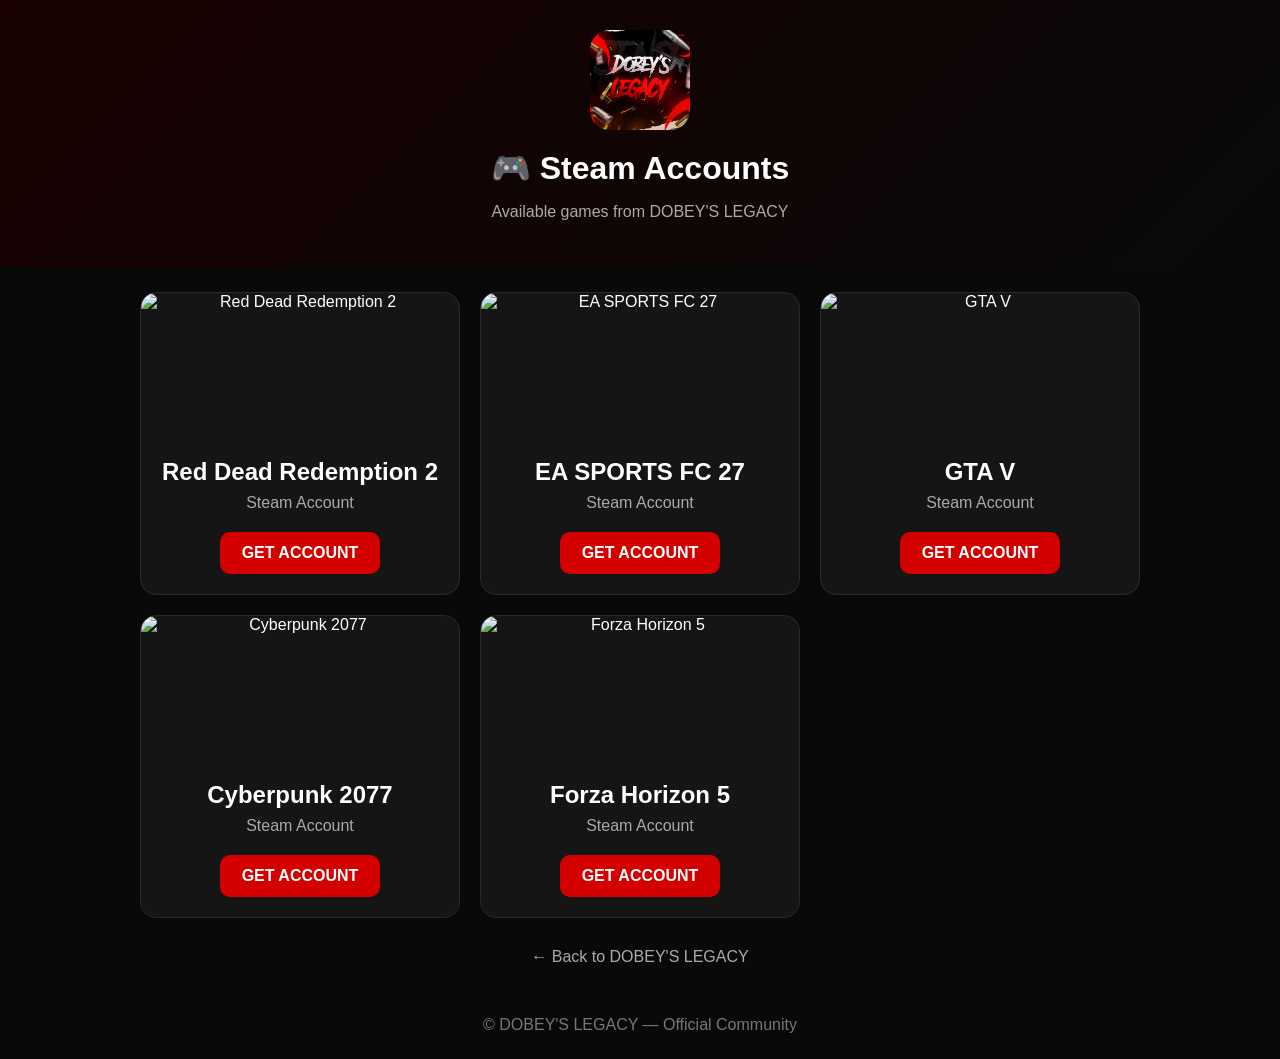
==== index.html @ 22259f5c "Update index.html" ====
<!DOCTYPE html>
<html lang="en">
<head>
    <meta charset="UTF-8">
    <meta name="viewport" content="width=device-width, initial-scale=1.0">

    <title>Steam Accounts | DOBEY'S LEGACY</title>
    <meta name="description" content="Browse available Steam game accounts from DOBEY'S LEGACY.">

    <style>
        body {
            margin: 0;
            font-family: Arial, sans-serif;
            background: #090909;
            color: white;
            text-align: center;
        }

        header {
            padding: 30px 15px;
            background: linear-gradient(135deg, #180000, #090909);
        }

        .logo {
            width: 100px;
            height: 100px;
            object-fit: contain;
            border-radius: 20px;
        }

        h1 {
            margin: 15px 0 8px;
            font-size: 32px;
        }

        header p {
            color: #aaa;
        }

        .container {
            max-width: 1000px;
            margin: auto;
            padding: 25px 15px;
        }

        .games {
            display: grid;
            grid-template-columns: repeat(auto-fit, minmax(250px, 1fr));
            gap: 20px;
        }

        .game-card {
            background: #151515;
            border: 1px solid #292929;
            border-radius: 16px;
            overflow: hidden;
            transition: 0.25s;
        }

        .game-card:hover {
            transform: translateY(-5px);
            border-color: #d40000;
        }

        .game-image {
            width: 100%;
            height: 145px;
            object-fit: cover;
            display: block;
        }

        .game-content {
            padding: 20px;
        }

        .game-content h2 {
            margin: 0 0 8px;
        }

        .game-content p {
            color: #aaa;
            margin: 8px 0;
        }

        .btn {
            display: inline-block;
            margin-top: 12px;
            padding: 12px 22px;
            border-radius: 10px;
            background: #d40000;
            color: white;
            text-decoration: none;
            font-weight: bold;
        }

        .btn:hover {
            background: #ff1a1a;
        }

        .back {
            display: inline-block;
            margin-top: 30px;
            color: #aaa;
            text-decoration: none;
        }

        footer {
            padding: 25px;
            color: #777;
        }
    </style>
</head>

<body>

<header>
    <img class="logo" src="logo.png" alt="DOBEY'S LEGACY Logo">
    <h1>🎮 Steam Accounts</h1>
    <p>Available games from DOBEY'S LEGACY</p>
</header>

<div class="container">

    <div class="games">

        <!-- Red Dead Redemption 2 -->
        <div class="game-card">
            <img class="game-image"
                 src="https://cdn.akamai.steamstatic.com/steam/apps/1174180/header.jpg"
                 alt="Red Dead Redemption 2">

            <div class="game-content">
                <h2>Red Dead Redemption 2</h2>
                <p>Steam Account</p>
                <a class="btn" href="https://discord.gg/ECQZhRkccJ" target="_blank">
                    GET ACCOUNT
                </a>
            </div>
        </div>


        <!-- EA SPORTS FC 27 -->
        <div class="game-card">
            <img class="game-image"
                 src="https://cdn.akamai.steamstatic.com/steam/apps/4080220/header.jpg"
                 alt="EA SPORTS FC 27">

            <div class="game-content">
                <h2>EA SPORTS FC 27</h2>
                <p>Steam Account</p>
                <a class="btn" href="https://discord.gg/ECQZhRkccJ" target="_blank">
                    GET ACCOUNT
                </a>
            </div>
        </div>


        <!-- GTA V -->
        <div class="game-card">
            <img class="game-image"
                 src="https://cdn.akamai.steamstatic.com/steam/apps/271590/header.jpg"
                 alt="GTA V">

            <div class="game-content">
                <h2>GTA V</h2>
                <p>Steam Account</p>
                <a class="btn" href="https://discord.gg/ECQZhRkccJ" target="_blank">
                    GET ACCOUNT
                </a>
            </div>
        </div>


        <!-- Cyberpunk 2077 -->
        <div class="game-card">
            <img class="game-image"
                 src="https://cdn.akamai.steamstatic.com/steam/apps/1091500/header.jpg"
                 alt="Cyberpunk 2077">

            <div class="game-content">
                <h2>Cyberpunk 2077</h2>
                <p>Steam Account</p>
                <a class="btn" href="https://discord.gg/ECQZhRkccJ" target="_blank">
                    GET ACCOUNT
                </a>
            </div>
        </div>


        <!-- Forza Horizon 5 -->
        <div class="game-card">
            <img class="game-image"
                 src="https://cdn.akamai.steamstatic.com/steam/apps/1551360/header.jpg"
                 alt="Forza Horizon 5">

            <div class="game-content">
                <h2>Forza Horizon 5</h2>
                <p>Steam Account</p>
                <a class="btn" href="https://discord.gg/ECQZhRkccJ" target="_blank">
                    GET ACCOUNT
                </a>
            </div>
        </div>

    </div>

    <a class="back" href="index.html">← Back to DOBEY'S LEGACY</a>

</div>

<footer>
    © DOBEY'S LEGACY — Official Community
</footer>

</body>
</html>
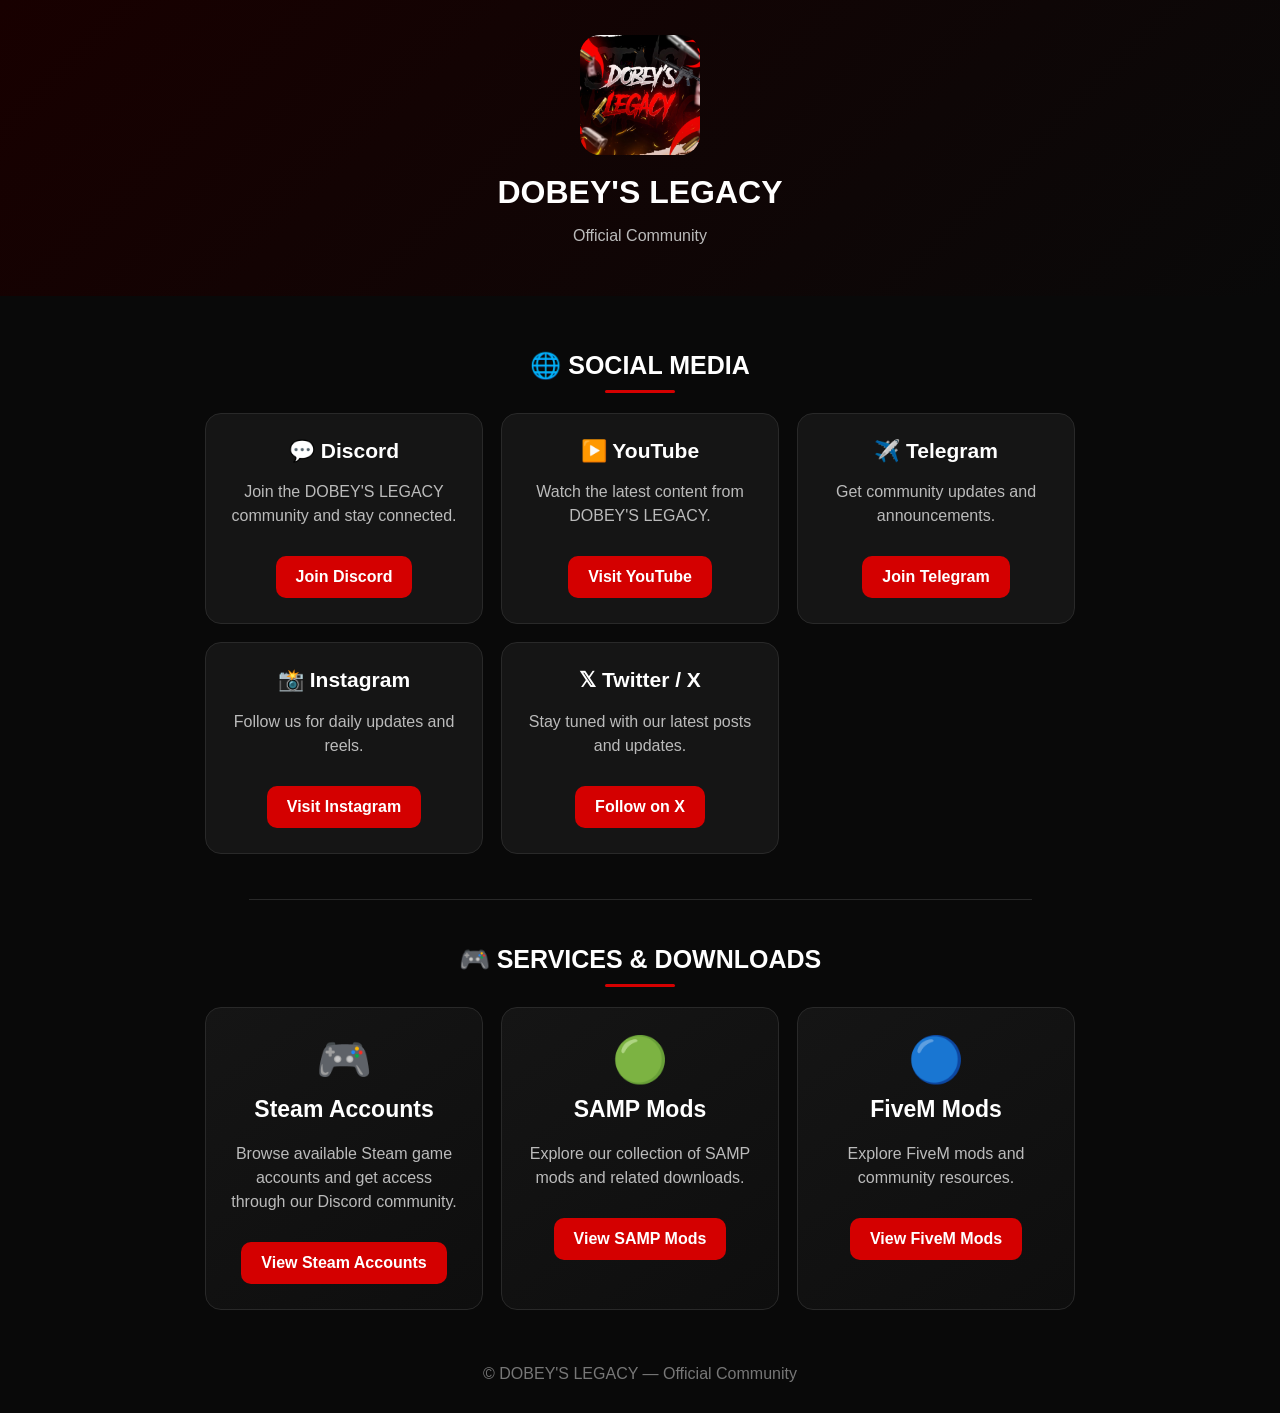
==== commit 264ca21a: "Update index.html" ====
--- a/index.html
+++ b/index.html
@@ -4,26 +4,47 @@
     <meta charset="UTF-8">
     <meta name="viewport" content="width=device-width, initial-scale=1.0">
 
-    <title>Steam Accounts | DOBEY'S LEGACY</title>
-    <meta name="description" content="Browse available Steam game accounts from DOBEY'S LEGACY.">
+    <!-- Google Search & SEO -->
+    <title>DOBEY'S LEGACY | Official Community</title>
+
+    <meta name="description" content="Welcome to the official DOBEY'S LEGACY community. Connect with us on Discord, Steam, YouTube, Telegram, Instagram and X.">
+
+    <meta name="keywords" content="DOBEY'S LEGACY, Dobeys Legacy, Discord, Steam Accounts, SAMP Mods, FiveM Mods, gaming community, Telegram, YouTube">
+
+    <meta name="robots" content="index, follow">
+
+    <!-- Social Media Sharing -->
+    <meta property="og:title" content="DOBEY'S LEGACY | Official Community">
+
+    <meta property="og:description" content="Join DOBEY'S LEGACY official community. Get Steam accounts, SAMP mods, FiveM mods and gaming updates.">
+
+    <meta property="og:url" content="https://dobeyslegacy.github.io/DobeysLegacyWebsite/">
+
+    <meta property="og:type" content="website">
+
 
     <style>
+
+        * {
+            box-sizing: border-box;
+        }
+
         body {
             margin: 0;
             font-family: Arial, sans-serif;
             background: #090909;
-            color: white;
+            color: #fff;
             text-align: center;
         }
 
         header {
-            padding: 30px 15px;
+            padding: 35px 15px;
             background: linear-gradient(135deg, #180000, #090909);
         }
 
         .logo {
-            width: 100px;
-            height: 100px;
+            width: 120px;
+            height: 120px;
             object-fit: contain;
             border-radius: 20px;
         }
@@ -34,183 +55,364 @@
         }
 
         header p {
-            color: #aaa;
+            color: #bbb;
         }
 
         .container {
-            max-width: 1000px;
+            max-width: 900px;
             margin: auto;
             padding: 25px 15px;
         }
 
-        .games {
+        .section-title {
+            margin: 30px 0 20px;
+            font-size: 25px;
+            color: #fff;
+        }
+
+        .section-title::after {
+            content: "";
+            display: block;
+            width: 70px;
+            height: 3px;
+            background: #d40000;
+            margin: 10px auto 0;
+            border-radius: 10px;
+        }
+
+        .cards {
             display: grid;
-            grid-template-columns: repeat(auto-fit, minmax(250px, 1fr));
-            gap: 20px;
-        }
-
-        .game-card {
+            grid-template-columns: repeat(auto-fit, minmax(220px, 1fr));
+            gap: 18px;
+        }
+
+        .card {
             background: #151515;
             border: 1px solid #292929;
             border-radius: 16px;
-            overflow: hidden;
+            padding: 25px;
             transition: 0.25s;
         }
 
-        .game-card:hover {
+        .card:hover {
             transform: translateY(-5px);
             border-color: #d40000;
         }
 
-        .game-image {
-            width: 100%;
-            height: 145px;
-            object-fit: cover;
-            display: block;
-        }
-
-        .game-content {
-            padding: 20px;
-        }
-
-        .game-content h2 {
-            margin: 0 0 8px;
-        }
-
-        .game-content p {
-            color: #aaa;
-            margin: 8px 0;
+        .card h2 {
+            margin-top: 0;
+            font-size: 21px;
+        }
+
+        .card p {
+            color: #bbb;
+            line-height: 1.5;
         }
 
         .btn {
             display: inline-block;
             margin-top: 12px;
-            padding: 12px 22px;
+            padding: 12px 20px;
             border-radius: 10px;
             background: #d40000;
             color: white;
             text-decoration: none;
             font-weight: bold;
+            transition: 0.2s;
         }
 
         .btn:hover {
             background: #ff1a1a;
-        }
-
-        .back {
-            display: inline-block;
-            margin-top: 30px;
-            color: #aaa;
-            text-decoration: none;
+            transform: scale(1.03);
+        }
+
+        .service-card {
+            background: linear-gradient(145deg, #151515, #0e0e0e);
+        }
+
+        .service-card h2 {
+            font-size: 23px;
+        }
+
+        .service-icon {
+            font-size: 45px;
+            margin-bottom: 10px;
+        }
+
+        .divider {
+            margin: 45px auto;
+            width: 90%;
+            height: 1px;
+            background: #292929;
         }
 
         footer {
-            padding: 25px;
+            padding: 30px 15px;
             color: #777;
         }
+
     </style>
 </head>
 
+
 <body>
 
-<header>
-    <img class="logo" src="logo.png" alt="DOBEY'S LEGACY Logo">
-    <h1>🎮 Steam Accounts</h1>
-    <p>Available games from DOBEY'S LEGACY</p>
-</header>
-
-<div class="container">
-
-    <div class="games">
-
-        <!-- Red Dead Redemption 2 -->
-        <div class="game-card">
-            <img class="game-image"
-                 src="https://cdn.akamai.steamstatic.com/steam/apps/1174180/header.jpg"
-                 alt="Red Dead Redemption 2">
-
-            <div class="game-content">
-                <h2>Red Dead Redemption 2</h2>
-                <p>Steam Account</p>
-                <a class="btn" href="https://discord.gg/ECQZhRkccJ" target="_blank">
-                    GET ACCOUNT
-                </a>
-            </div>
+    <!-- HEADER -->
+
+    <header>
+
+        <img
+            class="logo"
+            src="logo.png"
+            alt="DOBEY'S LEGACY Logo"
+        >
+
+        <h1>DOBEY'S LEGACY</h1>
+
+        <p>Official Community</p>
+
+    </header>
+
+
+
+    <div class="container">
+
+
+        <!-- ========================= -->
+        <!-- SOCIAL MEDIA SECTION -->
+        <!-- ========================= -->
+
+        <h2 class="section-title">🌐 SOCIAL MEDIA</h2>
+
+        <div class="cards">
+
+
+            <!-- Discord -->
+
+            <div class="card">
+
+                <h2>💬 Discord</h2>
+
+                <p>
+                    Join the DOBEY'S LEGACY community
+                    and stay connected.
+                </p>
+
+                <a
+                    class="btn"
+                    href="https://discord.gg/ECQZhRkccJ"
+                    target="_blank"
+                >
+                    Join Discord
+                </a>
+
+            </div>
+
+
+
+            <!-- YouTube -->
+
+            <div class="card">
+
+                <h2>▶️ YouTube</h2>
+
+                <p>
+                    Watch the latest content from
+                    DOBEY'S LEGACY.
+                </p>
+
+                <a
+                    class="btn"
+                    href="https://youtube.com/@dobeyslegacy?si=pxUGSQLts_hQkrSU"
+                    target="_blank"
+                >
+                    Visit YouTube
+                </a>
+
+            </div>
+
+
+
+            <!-- Telegram -->
+
+            <div class="card">
+
+                <h2>✈️ Telegram</h2>
+
+                <p>
+                    Get community updates and
+                    announcements.
+                </p>
+
+                <a
+                    class="btn"
+                    href="https://t.me/DOBEYSLEGACY"
+                    target="_blank"
+                >
+                    Join Telegram
+                </a>
+
+            </div>
+
+
+
+            <!-- Instagram -->
+
+            <div class="card">
+
+                <h2>📸 Instagram</h2>
+
+                <p>
+                    Follow us for daily updates
+                    and reels.
+                </p>
+
+                <a
+                    class="btn"
+                    href="https://www.instagram.com/dobeyslegacy.official?stkn=bDA1emgybTJnbzFj"
+                    target="_blank"
+                >
+                    Visit Instagram
+                </a>
+
+            </div>
+
+
+
+            <!-- Twitter / X -->
+
+            <div class="card">
+
+                <h2>𝕏 Twitter / X</h2>
+
+                <p>
+                    Stay tuned with our latest
+                    posts and updates.
+                </p>
+
+                <a
+                    class="btn"
+                    href="https://x.com/Dobeyslegacy"
+                    target="_blank"
+                >
+                    Follow on X
+                </a>
+
+            </div>
+
+
         </div>
 
 
-        <!-- EA SPORTS FC 27 -->
-        <div class="game-card">
-            <img class="game-image"
-                 src="https://cdn.akamai.steamstatic.com/steam/apps/4080220/header.jpg"
-                 alt="EA SPORTS FC 27">
-
-            <div class="game-content">
-                <h2>EA SPORTS FC 27</h2>
-                <p>Steam Account</p>
-                <a class="btn" href="https://discord.gg/ECQZhRkccJ" target="_blank">
-                    GET ACCOUNT
-                </a>
-            </div>
+
+        <!-- DIVIDER -->
+
+        <div class="divider"></div>
+
+
+
+        <!-- ========================= -->
+        <!-- SERVICES SECTION -->
+        <!-- ========================= -->
+
+        <h2 class="section-title">🎮 SERVICES & DOWNLOADS</h2>
+
+        <div class="cards">
+
+
+            <!-- STEAM ACCOUNTS -->
+
+            <div class="card service-card">
+
+                <div class="service-icon">
+                    🎮
+                </div>
+
+                <h2>Steam Accounts</h2>
+
+                <p>
+                    Browse available Steam game
+                    accounts and get access through
+                    our Discord community.
+                </p>
+
+                <a
+                    class="btn"
+                    href="steam.html"
+                >
+                    View Steam Accounts
+                </a>
+
+            </div>
+
+
+
+            <!-- SAMP MODS -->
+
+            <div class="card service-card">
+
+                <div class="service-icon">
+                    🟢
+                </div>
+
+                <h2>SAMP Mods</h2>
+
+                <p>
+                    Explore our collection of
+                    SAMP mods and related downloads.
+                </p>
+
+                <a
+                    class="btn"
+                    href="samp.html"
+                >
+                    View SAMP Mods
+                </a>
+
+            </div>
+
+
+
+            <!-- FIVEM MODS -->
+
+            <div class="card service-card">
+
+                <div class="service-icon">
+                    🔵
+                </div>
+
+                <h2>FiveM Mods</h2>
+
+                <p>
+                    Explore FiveM mods and
+                    community resources.
+                </p>
+
+                <a
+                    class="btn"
+                    href="fivem.html"
+                >
+                    View FiveM Mods
+                </a>
+
+            </div>
+
+
         </div>
 
 
-        <!-- GTA V -->
-        <div class="game-card">
-            <img class="game-image"
-                 src="https://cdn.akamai.steamstatic.com/steam/apps/271590/header.jpg"
-                 alt="GTA V">
-
-            <div class="game-content">
-                <h2>GTA V</h2>
-                <p>Steam Account</p>
-                <a class="btn" href="https://discord.gg/ECQZhRkccJ" target="_blank">
-                    GET ACCOUNT
-                </a>
-            </div>
-        </div>
-
-
-        <!-- Cyberpunk 2077 -->
-        <div class="game-card">
-            <img class="game-image"
-                 src="https://cdn.akamai.steamstatic.com/steam/apps/1091500/header.jpg"
-                 alt="Cyberpunk 2077">
-
-            <div class="game-content">
-                <h2>Cyberpunk 2077</h2>
-                <p>Steam Account</p>
-                <a class="btn" href="https://discord.gg/ECQZhRkccJ" target="_blank">
-                    GET ACCOUNT
-                </a>
-            </div>
-        </div>
-
-
-        <!-- Forza Horizon 5 -->
-        <div class="game-card">
-            <img class="game-image"
-                 src="https://cdn.akamai.steamstatic.com/steam/apps/1551360/header.jpg"
-                 alt="Forza Horizon 5">
-
-            <div class="game-content">
-                <h2>Forza Horizon 5</h2>
-                <p>Steam Account</p>
-                <a class="btn" href="https://discord.gg/ECQZhRkccJ" target="_blank">
-                    GET ACCOUNT
-                </a>
-            </div>
-        </div>
-
     </div>
 
-    <a class="back" href="index.html">← Back to DOBEY'S LEGACY</a>
-
-</div>
-
-<footer>
-    © DOBEY'S LEGACY — Official Community
-</footer>
+
+
+    <!-- FOOTER -->
+
+    <footer>
+
+        © DOBEY'S LEGACY — Official Community
+
+    </footer>
+
 
 </body>
 </html>
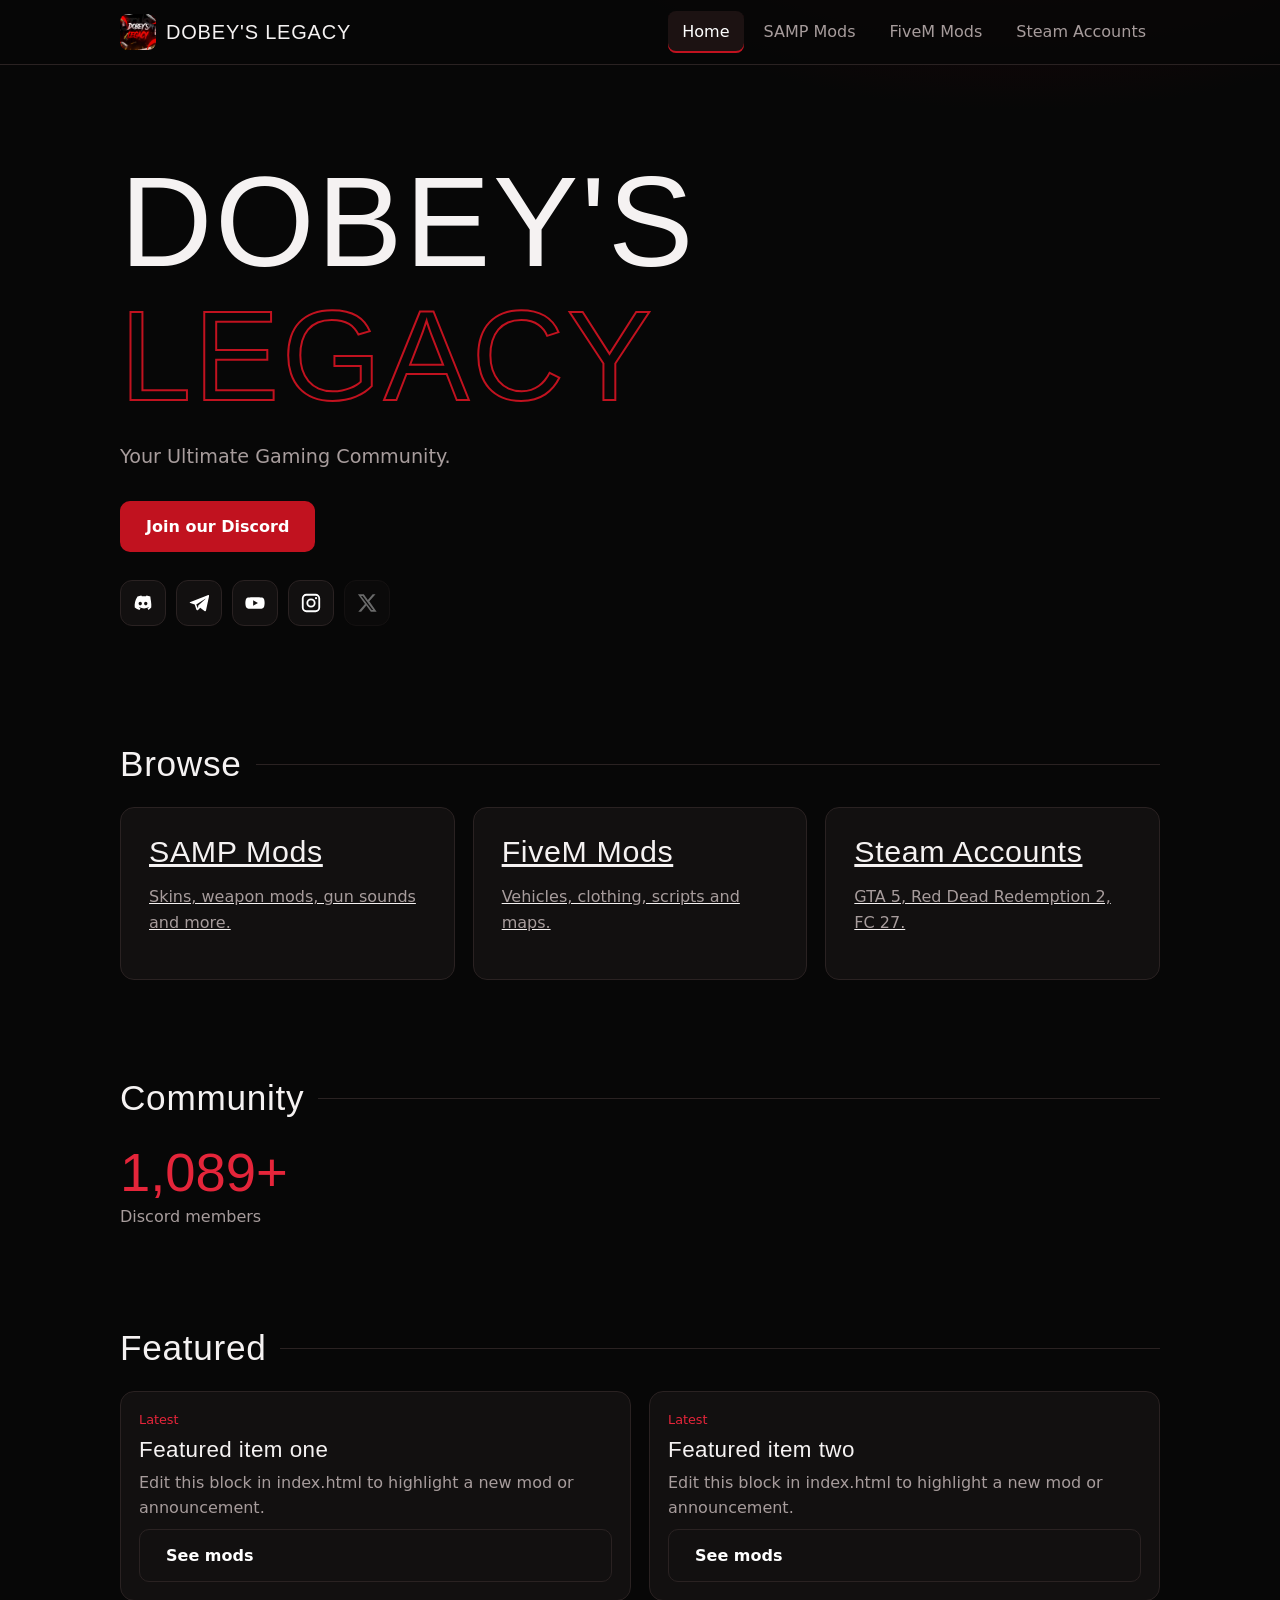
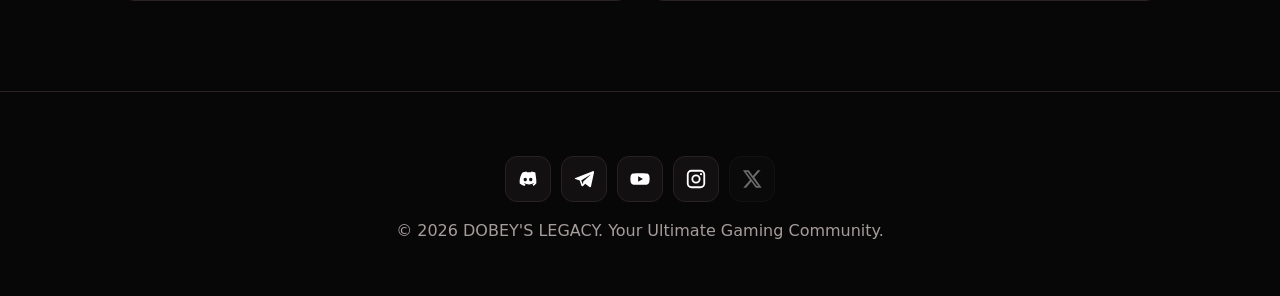
==== commit d830ff9a: "Add files via upload" ====
--- a/index.html
+++ b/index.html
@@ -1,418 +1,19 @@
-<!DOCTYPE html>
-<html lang="en">
-<head>
-    <meta charset="UTF-8">
-    <meta name="viewport" content="width=device-width, initial-scale=1.0">
-
-    <!-- Google Search & SEO -->
-    <title>DOBEY'S LEGACY | Official Community</title>
-
-    <meta name="description" content="Welcome to the official DOBEY'S LEGACY community. Connect with us on Discord, Steam, YouTube, Telegram, Instagram and X.">
-
-    <meta name="keywords" content="DOBEY'S LEGACY, Dobeys Legacy, Discord, Steam Accounts, SAMP Mods, FiveM Mods, gaming community, Telegram, YouTube">
-
-    <meta name="robots" content="index, follow">
-
-    <!-- Social Media Sharing -->
-    <meta property="og:title" content="DOBEY'S LEGACY | Official Community">
-
-    <meta property="og:description" content="Join DOBEY'S LEGACY official community. Get Steam accounts, SAMP mods, FiveM mods and gaming updates.">
-
-    <meta property="og:url" content="https://dobeyslegacy.github.io/DobeysLegacyWebsite/">
-
-    <meta property="og:type" content="website">
-
-
-    <style>
-
-        * {
-            box-sizing: border-box;
-        }
-
-        body {
-            margin: 0;
-            font-family: Arial, sans-serif;
-            background: #090909;
-            color: #fff;
-            text-align: center;
-        }
-
-        header {
-            padding: 35px 15px;
-            background: linear-gradient(135deg, #180000, #090909);
-        }
-
-        .logo {
-            width: 120px;
-            height: 120px;
-            object-fit: contain;
-            border-radius: 20px;
-        }
-
-        h1 {
-            margin: 15px 0 8px;
-            font-size: 32px;
-        }
-
-        header p {
-            color: #bbb;
-        }
-
-        .container {
-            max-width: 900px;
-            margin: auto;
-            padding: 25px 15px;
-        }
-
-        .section-title {
-            margin: 30px 0 20px;
-            font-size: 25px;
-            color: #fff;
-        }
-
-        .section-title::after {
-            content: "";
-            display: block;
-            width: 70px;
-            height: 3px;
-            background: #d40000;
-            margin: 10px auto 0;
-            border-radius: 10px;
-        }
-
-        .cards {
-            display: grid;
-            grid-template-columns: repeat(auto-fit, minmax(220px, 1fr));
-            gap: 18px;
-        }
-
-        .card {
-            background: #151515;
-            border: 1px solid #292929;
-            border-radius: 16px;
-            padding: 25px;
-            transition: 0.25s;
-        }
-
-        .card:hover {
-            transform: translateY(-5px);
-            border-color: #d40000;
-        }
-
-        .card h2 {
-            margin-top: 0;
-            font-size: 21px;
-        }
-
-        .card p {
-            color: #bbb;
-            line-height: 1.5;
-        }
-
-        .btn {
-            display: inline-block;
-            margin-top: 12px;
-            padding: 12px 20px;
-            border-radius: 10px;
-            background: #d40000;
-            color: white;
-            text-decoration: none;
-            font-weight: bold;
-            transition: 0.2s;
-        }
-
-        .btn:hover {
-            background: #ff1a1a;
-            transform: scale(1.03);
-        }
-
-        .service-card {
-            background: linear-gradient(145deg, #151515, #0e0e0e);
-        }
-
-        .service-card h2 {
-            font-size: 23px;
-        }
-
-        .service-icon {
-            font-size: 45px;
-            margin-bottom: 10px;
-        }
-
-        .divider {
-            margin: 45px auto;
-            width: 90%;
-            height: 1px;
-            background: #292929;
-        }
-
-        footer {
-            padding: 30px 15px;
-            color: #777;
-        }
-
-    </style>
-</head>
-
-
-<body>
-
-    <!-- HEADER -->
-
-    <header>
-
-        <img
-            class="logo"
-            src="logo.png"
-            alt="DOBEY'S LEGACY Logo"
-        >
-
-        <h1>DOBEY'S LEGACY</h1>
-
-        <p>Official Community</p>
-
-    </header>
-
-
-
-    <div class="container">
-
-
-        <!-- ========================= -->
-        <!-- SOCIAL MEDIA SECTION -->
-        <!-- ========================= -->
-
-        <h2 class="section-title">🌐 SOCIAL MEDIA</h2>
-
-        <div class="cards">
-
-
-            <!-- Discord -->
-
-            <div class="card">
-
-                <h2>💬 Discord</h2>
-
-                <p>
-                    Join the DOBEY'S LEGACY community
-                    and stay connected.
-                </p>
-
-                <a
-                    class="btn"
-                    href="https://discord.gg/ECQZhRkccJ"
-                    target="_blank"
-                >
-                    Join Discord
-                </a>
-
-            </div>
-
-
-
-            <!-- YouTube -->
-
-            <div class="card">
-
-                <h2>▶️ YouTube</h2>
-
-                <p>
-                    Watch the latest content from
-                    DOBEY'S LEGACY.
-                </p>
-
-                <a
-                    class="btn"
-                    href="https://youtube.com/@dobeyslegacy?si=pxUGSQLts_hQkrSU"
-                    target="_blank"
-                >
-                    Visit YouTube
-                </a>
-
-            </div>
-
-
-
-            <!-- Telegram -->
-
-            <div class="card">
-
-                <h2>✈️ Telegram</h2>
-
-                <p>
-                    Get community updates and
-                    announcements.
-                </p>
-
-                <a
-                    class="btn"
-                    href="https://t.me/DOBEYSLEGACY"
-                    target="_blank"
-                >
-                    Join Telegram
-                </a>
-
-            </div>
-
-
-
-            <!-- Instagram -->
-
-            <div class="card">
-
-                <h2>📸 Instagram</h2>
-
-                <p>
-                    Follow us for daily updates
-                    and reels.
-                </p>
-
-                <a
-                    class="btn"
-                    href="https://www.instagram.com/dobeyslegacy.official?stkn=bDA1emgybTJnbzFj"
-                    target="_blank"
-                >
-                    Visit Instagram
-                </a>
-
-            </div>
-
-
-
-            <!-- Twitter / X -->
-
-            <div class="card">
-
-                <h2>𝕏 Twitter / X</h2>
-
-                <p>
-                    Stay tuned with our latest
-                    posts and updates.
-                </p>
-
-                <a
-                    class="btn"
-                    href="https://x.com/Dobeyslegacy"
-                    target="_blank"
-                >
-                    Follow on X
-                </a>
-
-            </div>
-
-
-        </div>
-
-
-
-        <!-- DIVIDER -->
-
-        <div class="divider"></div>
-
-
-
-        <!-- ========================= -->
-        <!-- SERVICES SECTION -->
-        <!-- ========================= -->
-
-        <h2 class="section-title">🎮 SERVICES & DOWNLOADS</h2>
-
-        <div class="cards">
-
-
-            <!-- STEAM ACCOUNTS -->
-
-            <div class="card service-card">
-
-                <div class="service-icon">
-                    🎮
-                </div>
-
-                <h2>Steam Accounts</h2>
-
-                <p>
-                    Browse available Steam game
-                    accounts and get access through
-                    our Discord community.
-                </p>
-
-                <a
-                    class="btn"
-                    href="steam.html"
-                >
-                    View Steam Accounts
-                </a>
-
-            </div>
-
-
-
-            <!-- SAMP MODS -->
-
-            <div class="card service-card">
-
-                <div class="service-icon">
-                    🟢
-                </div>
-
-                <h2>SAMP Mods</h2>
-
-                <p>
-                    Explore our collection of
-                    SAMP mods and related downloads.
-                </p>
-
-                <a
-                    class="btn"
-                    href="samp.html"
-                >
-                    View SAMP Mods
-                </a>
-
-            </div>
-
-
-
-            <!-- FIVEM MODS -->
-
-            <div class="card service-card">
-
-                <div class="service-icon">
-                    🔵
-                </div>
-
-                <h2>FiveM Mods</h2>
-
-                <p>
-                    Explore FiveM mods and
-                    community resources.
-                </p>
-
-                <a
-                    class="btn"
-                    href="fivem.html"
-                >
-                    View FiveM Mods
-                </a>
-
-            </div>
-
-
-        </div>
-
-
-    </div>
-
-
-
-    <!-- FOOTER -->
-
-    <footer>
-
-        © DOBEY'S LEGACY — Official Community
-
-    </footer>
-
-
-</body>
-</html>
+<!DOCTYPE html><html lang="en"><head><meta charset="UTF-8"><meta name="viewport" content="width=device-width,initial-scale=1">
+<meta name="google-site-verification" content="qnqwQW4sgXmiWNY7W2goeDCItROuR0B85_DJ6a-wslQ">
+<title>DOBEY'S LEGACY | Official Gaming Community</title><meta name="description" content="Your Ultimate Gaming Community. Join DOBEY'S LEGACY for SAMP mods, FiveM mods and Steam accounts."><meta name="robots" content="index, follow">
+<meta property="og:title" content="DOBEY'S LEGACY | Official Gaming Community"><meta property="og:description" content="Your Ultimate Gaming Community. Join DOBEY'S LEGACY for SAMP mods, FiveM mods and Steam accounts."><meta property="og:type" content="website">
+<meta property="og:url" content="https://dobeyslegacy.github.io/DobeysLegacyWebsite/"><meta name="theme-color" content="#070707">
+<link rel="icon" href="logo.png"><link rel="stylesheet" href="style.css"></head><body data-page="home">
+<main><div class="wrap">
+<div class="hero"><h1>DOBEY'S<span>LEGACY</span></h1><p>Your Ultimate Gaming Community.</p>
+<a class="btn" data-discord href="#">Join our Discord</a><div class="socials" id="hero-socials"></div></div>
+<section><h2 class="t">Browse</h2><div class="grid">
+<a class="card cat" href="samp.html"><h3>SAMP Mods</h3><p>Skins, weapon mods, gun sounds and more.</p></a>
+<a class="card cat" href="fivem.html"><h3>FiveM Mods</h3><p>Vehicles, clothing, scripts and maps.</p></a>
+<a class="card cat" href="steam.html"><h3>Steam Accounts</h3><p>GTA 5, Red Dead Redemption 2, FC 27.</p></a></div></section>
+<section><h2 class="t">Community</h2><div class="stats"><div class="stat"><b data-n="2500">2,500+</b><span>Discord members</span></div></div></section>
+<section><h2 class="t">Featured</h2><div class="feat">
+<div class="card"><div class="body"><span class="tag">Latest</span><h3>Featured item one</h3><p>Edit this block in index.html to highlight a new mod or announcement.</p><a class="btn ghost" href="samp.html">See mods</a></div></div>
+<div class="card"><div class="body"><span class="tag">Latest</span><h3>Featured item two</h3><p>Edit this block in index.html to highlight a new mod or announcement.</p><a class="btn ghost" href="fivem.html">See mods</a></div></div></div></section>
+</div></main>
+<footer></footer><script src="data.js"></script><script src="main.js"></script></body></html>
--- a/style.css
+++ b/style.css
@@ -0,0 +1,66 @@
+:root{--bg:#070707;--panel:#121010;--line:#2a2222;--red:#c1121f;--red2:#e5253a;--text:#f5f2f2;--mute:#a79c9c}
+*{box-sizing:border-box}html{scroll-behavior:smooth}
+body{margin:0;background:radial-gradient(900px 500px at 80% -10%,#2a0509 0,transparent 60%),var(--bg);color:var(--text);font:16px/1.6 "Segoe UI",system-ui,sans-serif;animation:in .45s both}
+body.leave{opacity:0;transition:opacity .25s}
+@keyframes in{from{opacity:0}}
+a{color:inherit}
+:focus-visible{outline:2px solid var(--red2);outline-offset:3px}
+h1,h2,h3{font-family:Impact,"Arial Narrow Bold",Haettenschweiler,sans-serif;font-weight:400;letter-spacing:.02em;line-height:1.05;margin:0}
+.wrap{max-width:1080px;margin:auto;padding:0 20px}
+/* loader */
+#loader{position:fixed;inset:0;background:var(--bg);display:grid;place-items:center;z-index:99;transition:opacity .4s}
+#loader.done{opacity:0;pointer-events:none}
+#loader img{width:90px;animation:pulse 1.2s infinite}
+@keyframes pulse{50%{transform:scale(1.1);filter:drop-shadow(0 0 18px #c1121f)}}
+/* nav */
+nav{position:sticky;top:0;z-index:20;background:rgba(7,7,7,.8);backdrop-filter:blur(12px);border-bottom:1px solid var(--line)}
+nav .wrap{display:flex;align-items:center;justify-content:space-between;height:64px}
+.brand{display:flex;align-items:center;gap:10px;text-decoration:none;font:1.25rem Impact,sans-serif;letter-spacing:.04em}
+.brand img{width:36px;height:36px;border-radius:8px;object-fit:contain}
+.links{display:flex;gap:6px}
+.links a{padding:8px 14px;border-radius:8px;text-decoration:none;color:var(--mute);transition:.2s}
+.links a:hover,.links a.on{color:#fff;background:#1c1212}
+.links a.on{box-shadow:inset 0 -2px var(--red)}
+#burger{display:none;background:none;border:1px solid var(--line);color:#fff;border-radius:8px;padding:8px 12px;font-size:18px}
+@media(max-width:700px){#burger{display:block}.links{display:none;position:absolute;top:64px;left:0;right:0;flex-direction:column;background:#0b0808;padding:10px 20px;border-bottom:1px solid var(--line)}.links.open{display:flex}}
+/* buttons */
+.btn{display:inline-block;padding:13px 26px;border-radius:10px;background:var(--red);color:#fff;font-weight:700;text-decoration:none;border:0;cursor:pointer;font-size:1rem;transition:.2s}
+.btn:hover{background:var(--red2);transform:translateY(-2px)}
+.btn.ghost{background:transparent;border:1px solid var(--line)}.btn.ghost:hover{border-color:var(--red)}
+.btn.off{background:#2a2222;color:var(--mute);pointer-events:none}
+/* hero */
+.hero{padding:90px 0 70px;text-align:left}
+.hero h1{font-size:clamp(3.2rem,12vw,8rem)}
+.hero h1 span{display:block;color:transparent;-webkit-text-stroke:2px var(--red)}
+.hero p{font-size:1.2rem;color:var(--mute);max-width:420px;margin:18px 0 28px}
+.socials{display:flex;gap:10px;flex-wrap:wrap;margin-top:28px}
+.soc{display:grid;place-items:center;width:46px;height:46px;border:1px solid var(--line);border-radius:12px;transition:.2s;background:var(--panel)}
+.soc:hover{border-color:var(--red);background:#1c1212;transform:translateY(-3px)}
+.soc svg{width:22px;height:22px;fill:#fff}.soc.soon{opacity:.4}
+/* sections */
+section{padding:50px 0}
+h2.t{font-size:2.2rem;margin-bottom:24px;display:flex;align-items:center;gap:14px}
+h2.t::after{content:"";flex:1;height:1px;background:var(--line)}
+.grid{display:grid;grid-template-columns:repeat(auto-fit,minmax(240px,1fr));gap:18px}
+.card{background:var(--panel);border:1px solid var(--line);border-radius:14px;overflow:hidden;display:flex;flex-direction:column;transition:.25s}
+.card:hover{border-color:var(--red);transform:translateY(-4px)}
+.thumb{aspect-ratio:16/9;background:linear-gradient(135deg,#2a0509,#0d0909);display:grid;place-items:center;font:2rem Impact,sans-serif;color:#5a1d24}
+.thumb img{width:100%;height:100%;object-fit:cover}
+.body{padding:18px;display:flex;flex-direction:column;gap:8px;flex:1}
+.body h3{font-size:1.4rem}.body p{margin:0;color:var(--mute);flex:1}
+.tag{font-size:.8rem;color:var(--red2)}
+.cat{padding:28px}.cat h3{font-size:1.9rem}.cat p{color:var(--mute)}
+.stats{display:flex;gap:40px;flex-wrap:wrap}
+.stat b{display:block;font:3.4rem Impact,sans-serif;color:var(--red2)}.stat span{color:var(--mute)}
+.feat{display:grid;grid-template-columns:1fr 1fr;gap:18px}
+@media(max-width:700px){.feat{grid-template-columns:1fr}}
+/* tools */
+.page-head{padding:60px 0 10px}.page-head h1{font-size:clamp(2.6rem,8vw,4.5rem)}.page-head p{color:var(--mute)}
+.tools{display:flex;gap:10px;flex-wrap:wrap;margin:20px 0}
+#q{flex:1;min-width:200px;padding:12px 16px;border-radius:10px;border:1px solid var(--line);background:var(--panel);color:#fff;font-size:1rem}
+.chip{padding:9px 16px;border-radius:99px;border:1px solid var(--line);background:none;color:var(--mute);cursor:pointer;transition:.2s}
+.chip:hover,.chip.on{color:#fff;border-color:var(--red);background:#1c1212}
+.empty{color:var(--mute);padding:30px 0}
+footer{border-top:1px solid var(--line);margin-top:40px;padding:36px 0;color:var(--mute);text-align:center}
+footer .socials{justify-content:center}
+@media(prefers-reduced-motion:reduce){*{animation:none!important;transition:none!important}html{scroll-behavior:auto}}
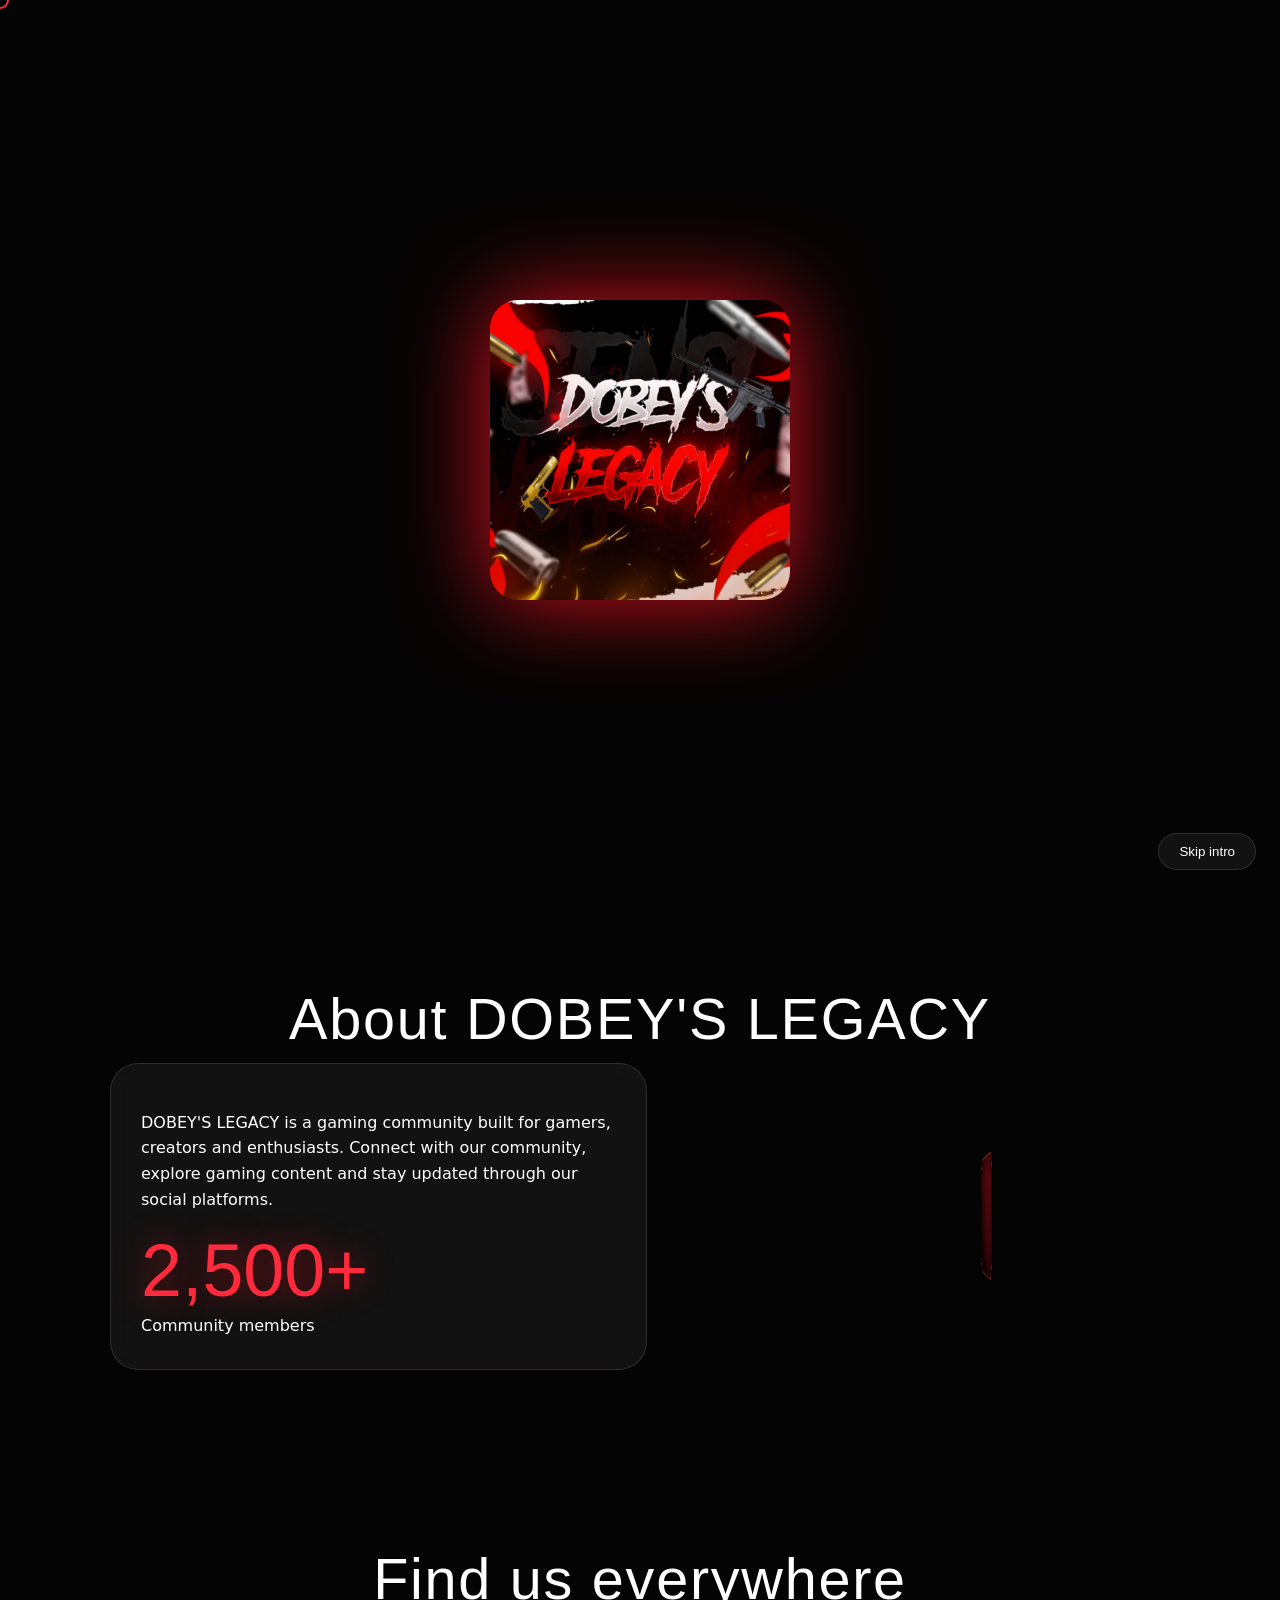
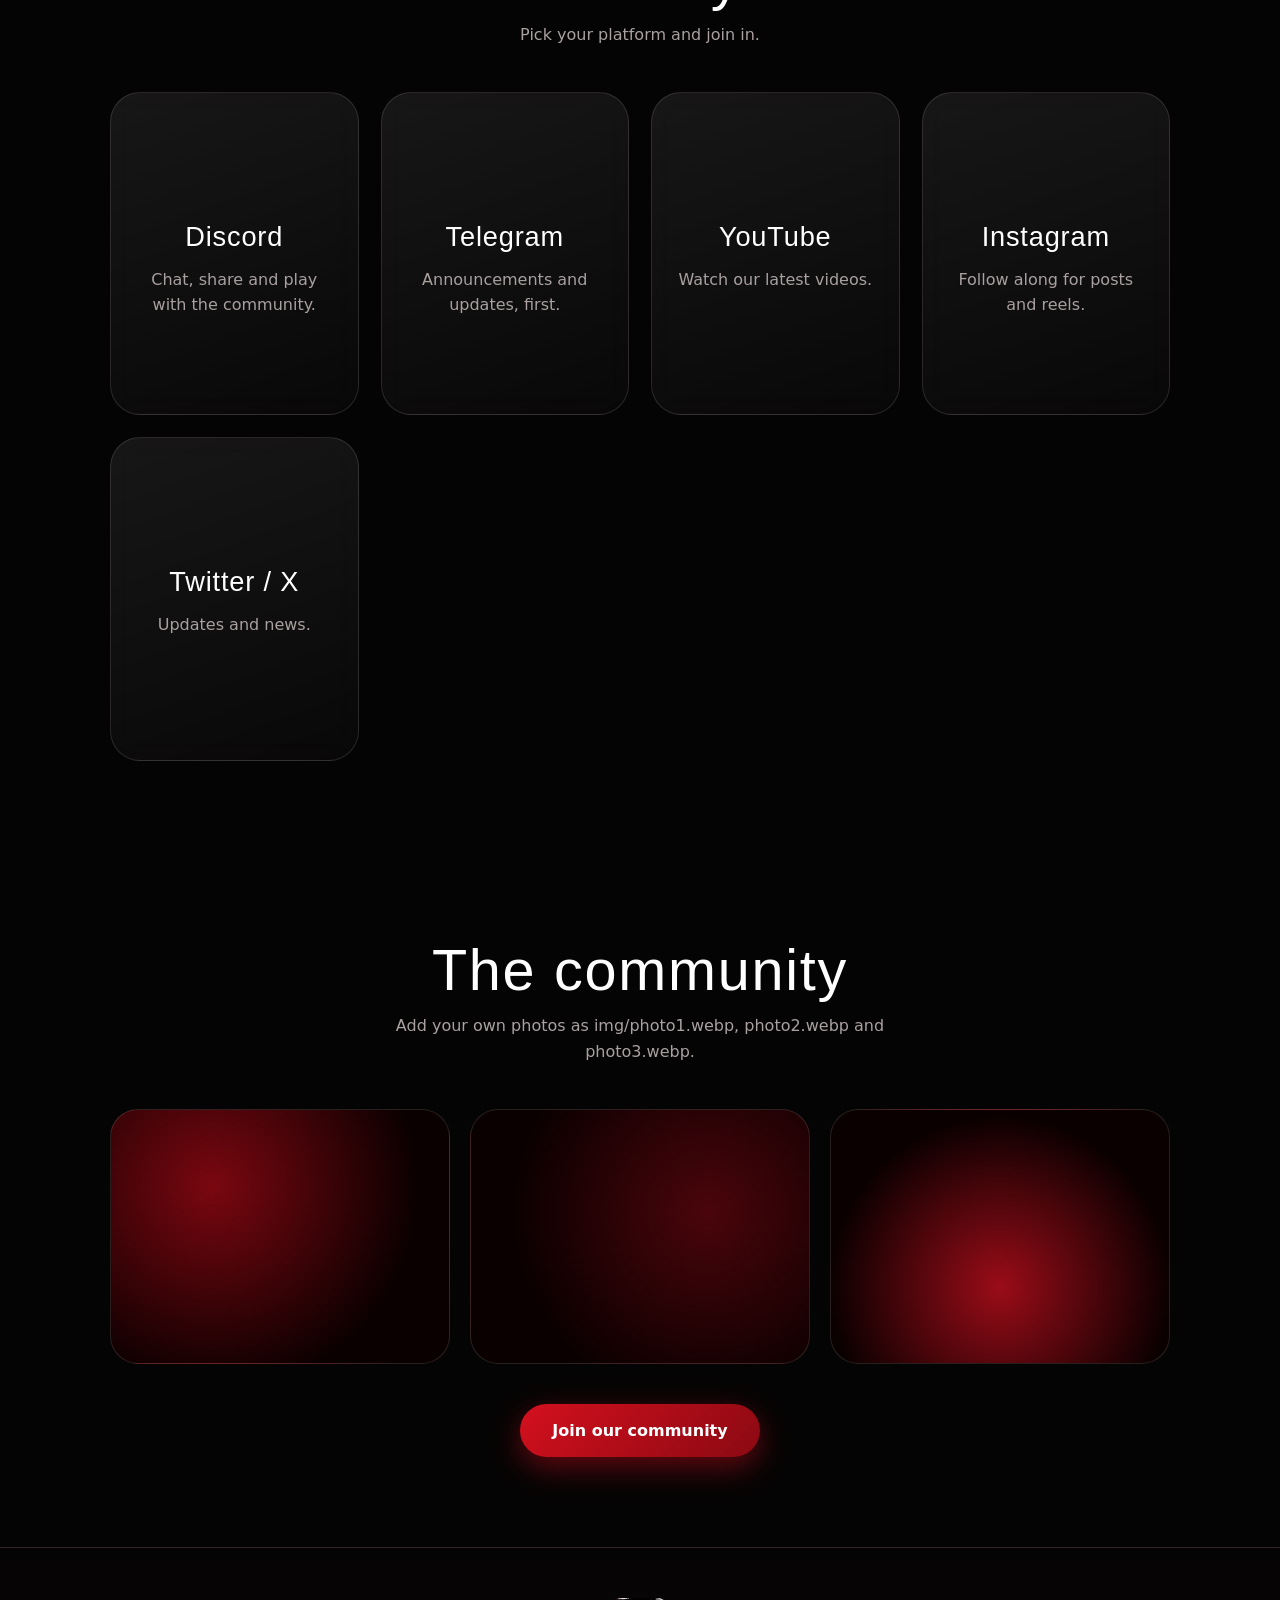
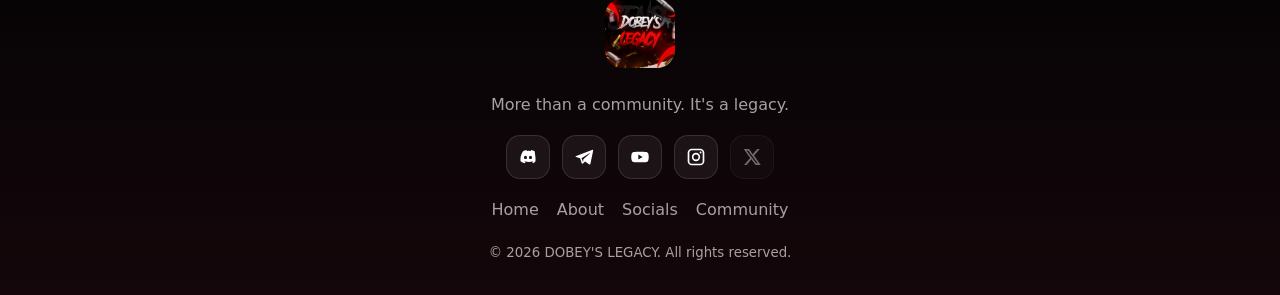
==== commit 53c74d56: "Add files via upload" ====
--- a/index.html
+++ b/index.html
@@ -1,19 +1,30 @@
 <!DOCTYPE html><html lang="en"><head><meta charset="UTF-8"><meta name="viewport" content="width=device-width,initial-scale=1">
 <meta name="google-site-verification" content="qnqwQW4sgXmiWNY7W2goeDCItROuR0B85_DJ6a-wslQ">
-<title>DOBEY'S LEGACY | Official Gaming Community</title><meta name="description" content="Your Ultimate Gaming Community. Join DOBEY'S LEGACY for SAMP mods, FiveM mods and Steam accounts."><meta name="robots" content="index, follow">
-<meta property="og:title" content="DOBEY'S LEGACY | Official Gaming Community"><meta property="og:description" content="Your Ultimate Gaming Community. Join DOBEY'S LEGACY for SAMP mods, FiveM mods and Steam accounts."><meta property="og:type" content="website">
-<meta property="og:url" content="https://dobeyslegacy.github.io/DobeysLegacyWebsite/"><meta name="theme-color" content="#070707">
-<link rel="icon" href="logo.png"><link rel="stylesheet" href="style.css"></head><body data-page="home">
-<main><div class="wrap">
-<div class="hero"><h1>DOBEY'S<span>LEGACY</span></h1><p>Your Ultimate Gaming Community.</p>
-<a class="btn" data-discord href="#">Join our Discord</a><div class="socials" id="hero-socials"></div></div>
-<section><h2 class="t">Browse</h2><div class="grid">
-<a class="card cat" href="samp.html"><h3>SAMP Mods</h3><p>Skins, weapon mods, gun sounds and more.</p></a>
-<a class="card cat" href="fivem.html"><h3>FiveM Mods</h3><p>Vehicles, clothing, scripts and maps.</p></a>
-<a class="card cat" href="steam.html"><h3>Steam Accounts</h3><p>GTA 5, Red Dead Redemption 2, FC 27.</p></a></div></section>
-<section><h2 class="t">Community</h2><div class="stats"><div class="stat"><b data-n="2500">2,500+</b><span>Discord members</span></div></div></section>
-<section><h2 class="t">Featured</h2><div class="feat">
-<div class="card"><div class="body"><span class="tag">Latest</span><h3>Featured item one</h3><p>Edit this block in index.html to highlight a new mod or announcement.</p><a class="btn ghost" href="samp.html">See mods</a></div></div>
-<div class="card"><div class="body"><span class="tag">Latest</span><h3>Featured item two</h3><p>Edit this block in index.html to highlight a new mod or announcement.</p><a class="btn ghost" href="fivem.html">See mods</a></div></div></div></section>
-</div></main>
-<footer></footer><script src="data.js"></script><script src="main.js"></script></body></html>
+<title>DOBEY'S LEGACY | More Than a Community. It's a Legacy.</title>
+<meta name="description" content="DOBEY'S LEGACY is a gaming community built for gamers, creators and enthusiasts. Join us on Discord, Telegram, YouTube, Instagram and X.">
+<meta name="robots" content="index, follow"><meta name="theme-color" content="#050404">
+<meta property="og:title" content="DOBEY'S LEGACY"><meta property="og:description" content="More than a community. It's a legacy."><meta property="og:type" content="website">
+<meta property="og:url" content="https://dobeyslegacy.github.io/DobeysLegacyWebsite/"><meta property="og:image" content="logo.png">
+<link rel="icon" href="logo.png"><link rel="stylesheet" href="style.css"></head><body>
+<div id="intro"><img src="logo.png" alt="DOBEY'S LEGACY"><button id="skip">Skip intro</button></div>
+<div id="cur"></div>
+<nav aria-label="Main"><a class="b" href="#home" aria-label="Home"><img src="logo.png" alt="DOBEY'S LEGACY"></a>
+<a class="l" href="#home">Home</a><a class="l" href="#about">About</a><a class="l" href="#socials">Socials</a><a class="l" href="#community">Community</a></nav>
+<main>
+<section id="home"><canvas id="fx" aria-hidden="true"></canvas>
+<div><div class="stage"><div class="logo3d"><img src="logo.png" alt="DOBEY'S LEGACY logo"></div></div>
+<p class="tag" id="tag">MORE THAN A COMMUNITY. IT'S A LEGACY.</p>
+<a class="btn" data-discord href="#">Join our community</a></div></section>
+<section id="about"><div class="wrap"><h2 class="t rv">About DOBEY'S LEGACY</h2><div class="about">
+<div class="glass rv"><p>DOBEY'S LEGACY is a gaming community built for gamers, creators and enthusiasts. Connect with our community, explore gaming content and stay updated through our social platforms.</p>
+<div class="count" data-n="2500"><b>2,500+</b>Community members</div></div>
+<div class="cube-wrap rv" aria-hidden="true"><div class="cube"><i></i><i></i><i></i><i></i><i></i><i></i></div></div></div></div></section>
+<section id="socials"><div class="wrap"><h2 class="t rv">Find us everywhere</h2><p class="sub rv">Pick your platform and join in.</p><div class="cards" id="cards"></div></div></section>
+<section id="community"><div class="wrap"><h2 class="t rv">The community</h2><p class="sub rv">Add your own photos as img/photo1.webp, photo2.webp and photo3.webp.</p>
+<div class="photos"><div class="ph rv" role="img" aria-label="Community photo 1"></div><div class="ph rv" role="img" aria-label="Community photo 2"></div><div class="ph rv" role="img" aria-label="Community photo 3"></div></div>
+<div class="center"><a class="btn" data-discord href="#">Join our community</a></div></div></section>
+</main>
+<footer><div class="wrap"><img src="logo.png" alt="DOBEY'S LEGACY" loading="lazy"><p>More than a community. It's a legacy.</p><div class="fs" id="fs"></div>
+<div class="fl"><a href="#home">Home</a><a href="#about">About</a><a href="#socials">Socials</a><a href="#community">Community</a></div>
+<small>© <span id="y"></span> DOBEY'S LEGACY. All rights reserved.</small></div></footer>
+<script>document.getElementById("y").textContent=new Date().getFullYear()</script><script src="app.js"></script></body></html>
--- a/style.css
+++ b/style.css
@@ -1,66 +1,74 @@
-:root{--bg:#070707;--panel:#121010;--line:#2a2222;--red:#c1121f;--red2:#e5253a;--text:#f5f2f2;--mute:#a79c9c}
+:root{--red:#d4101e;--red2:#ff2a3c;--glass:rgba(255,255,255,.06);--line:rgba(255,255,255,.12);--mute:#a9a0a0}
 *{box-sizing:border-box}html{scroll-behavior:smooth}
-body{margin:0;background:radial-gradient(900px 500px at 80% -10%,#2a0509 0,transparent 60%),var(--bg);color:var(--text);font:16px/1.6 "Segoe UI",system-ui,sans-serif;animation:in .45s both}
-body.leave{opacity:0;transition:opacity .25s}
-@keyframes in{from{opacity:0}}
-a{color:inherit}
-:focus-visible{outline:2px solid var(--red2);outline-offset:3px}
-h1,h2,h3{font-family:Impact,"Arial Narrow Bold",Haettenschweiler,sans-serif;font-weight:400;letter-spacing:.02em;line-height:1.05;margin:0}
-.wrap{max-width:1080px;margin:auto;padding:0 20px}
-/* loader */
-#loader{position:fixed;inset:0;background:var(--bg);display:grid;place-items:center;z-index:99;transition:opacity .4s}
-#loader.done{opacity:0;pointer-events:none}
-#loader img{width:90px;animation:pulse 1.2s infinite}
-@keyframes pulse{50%{transform:scale(1.1);filter:drop-shadow(0 0 18px #c1121f)}}
+body{margin:0;background:#050404;color:#fff;font:16px/1.6 "Segoe UI",system-ui,sans-serif;overflow-x:hidden}
+h1,h2,h3{font-family:Impact,"Arial Narrow Bold",sans-serif;font-weight:400;letter-spacing:.03em;margin:0;line-height:1.02}
+a{color:inherit}:focus-visible{outline:2px solid var(--red2);outline-offset:3px}
+.wrap{max-width:1100px;margin:auto;padding:0 20px}
+section{position:relative;padding:90px 0}
+/* intro */
+#intro{position:fixed;inset:0;z-index:100;background:#050404;display:grid;place-items:center;transition:opacity .7s,visibility .7s}
+#intro.out{opacity:0;visibility:hidden}
+#intro img{width:min(60vw,300px);border-radius:28px;animation:reveal 2.4s cubic-bezier(.2,.8,.2,1) both}
+@keyframes reveal{from{opacity:0;transform:perspective(800px) rotateY(-90deg) scale(.6);filter:blur(10px)}60%{filter:blur(0)}to{opacity:1;transform:perspective(800px) rotateY(0) scale(1);box-shadow:0 0 90px #d4101e}}
+#skip{position:absolute;bottom:30px;right:24px;background:var(--glass);border:1px solid var(--line);color:#fff;padding:10px 20px;border-radius:99px;cursor:pointer}
 /* nav */
-nav{position:sticky;top:0;z-index:20;background:rgba(7,7,7,.8);backdrop-filter:blur(12px);border-bottom:1px solid var(--line)}
-nav .wrap{display:flex;align-items:center;justify-content:space-between;height:64px}
-.brand{display:flex;align-items:center;gap:10px;text-decoration:none;font:1.25rem Impact,sans-serif;letter-spacing:.04em}
-.brand img{width:36px;height:36px;border-radius:8px;object-fit:contain}
-.links{display:flex;gap:6px}
-.links a{padding:8px 14px;border-radius:8px;text-decoration:none;color:var(--mute);transition:.2s}
-.links a:hover,.links a.on{color:#fff;background:#1c1212}
-.links a.on{box-shadow:inset 0 -2px var(--red)}
-#burger{display:none;background:none;border:1px solid var(--line);color:#fff;border-radius:8px;padding:8px 12px;font-size:18px}
-@media(max-width:700px){#burger{display:block}.links{display:none;position:absolute;top:64px;left:0;right:0;flex-direction:column;background:#0b0808;padding:10px 20px;border-bottom:1px solid var(--line)}.links.open{display:flex}}
-/* buttons */
-.btn{display:inline-block;padding:13px 26px;border-radius:10px;background:var(--red);color:#fff;font-weight:700;text-decoration:none;border:0;cursor:pointer;font-size:1rem;transition:.2s}
-.btn:hover{background:var(--red2);transform:translateY(-2px)}
-.btn.ghost{background:transparent;border:1px solid var(--line)}.btn.ghost:hover{border-color:var(--red)}
-.btn.off{background:#2a2222;color:var(--mute);pointer-events:none}
+nav{position:fixed;top:14px;left:50%;transform:translateX(-50%);z-index:50;display:flex;align-items:center;gap:6px;padding:6px 8px;border-radius:99px;background:rgba(15,8,8,.6);backdrop-filter:blur(16px);border:1px solid var(--line);max-width:94vw}
+nav .b{display:flex;align-items:center;margin-right:6px}nav .b img{width:38px;height:38px;border-radius:50%;object-fit:cover}
+nav a.l{padding:8px 14px;border-radius:99px;text-decoration:none;color:var(--mute);transition:.25s;font-size:.95rem}
+nav a.l:hover{color:#fff;background:rgba(212,16,30,.35)}
+@media(max-width:480px){nav a.l{padding:8px 9px;font-size:.85rem}}
 /* hero */
-.hero{padding:90px 0 70px;text-align:left}
-.hero h1{font-size:clamp(3.2rem,12vw,8rem)}
-.hero h1 span{display:block;color:transparent;-webkit-text-stroke:2px var(--red)}
-.hero p{font-size:1.2rem;color:var(--mute);max-width:420px;margin:18px 0 28px}
-.socials{display:flex;gap:10px;flex-wrap:wrap;margin-top:28px}
-.soc{display:grid;place-items:center;width:46px;height:46px;border:1px solid var(--line);border-radius:12px;transition:.2s;background:var(--panel)}
-.soc:hover{border-color:var(--red);background:#1c1212;transform:translateY(-3px)}
-.soc svg{width:22px;height:22px;fill:#fff}.soc.soon{opacity:.4}
-/* sections */
-section{padding:50px 0}
-h2.t{font-size:2.2rem;margin-bottom:24px;display:flex;align-items:center;gap:14px}
-h2.t::after{content:"";flex:1;height:1px;background:var(--line)}
-.grid{display:grid;grid-template-columns:repeat(auto-fit,minmax(240px,1fr));gap:18px}
-.card{background:var(--panel);border:1px solid var(--line);border-radius:14px;overflow:hidden;display:flex;flex-direction:column;transition:.25s}
-.card:hover{border-color:var(--red);transform:translateY(-4px)}
-.thumb{aspect-ratio:16/9;background:linear-gradient(135deg,#2a0509,#0d0909);display:grid;place-items:center;font:2rem Impact,sans-serif;color:#5a1d24}
-.thumb img{width:100%;height:100%;object-fit:cover}
-.body{padding:18px;display:flex;flex-direction:column;gap:8px;flex:1}
-.body h3{font-size:1.4rem}.body p{margin:0;color:var(--mute);flex:1}
-.tag{font-size:.8rem;color:var(--red2)}
-.cat{padding:28px}.cat h3{font-size:1.9rem}.cat p{color:var(--mute)}
-.stats{display:flex;gap:40px;flex-wrap:wrap}
-.stat b{display:block;font:3.4rem Impact,sans-serif;color:var(--red2)}.stat span{color:var(--mute)}
-.feat{display:grid;grid-template-columns:1fr 1fr;gap:18px}
-@media(max-width:700px){.feat{grid-template-columns:1fr}}
-/* tools */
-.page-head{padding:60px 0 10px}.page-head h1{font-size:clamp(2.6rem,8vw,4.5rem)}.page-head p{color:var(--mute)}
-.tools{display:flex;gap:10px;flex-wrap:wrap;margin:20px 0}
-#q{flex:1;min-width:200px;padding:12px 16px;border-radius:10px;border:1px solid var(--line);background:var(--panel);color:#fff;font-size:1rem}
-.chip{padding:9px 16px;border-radius:99px;border:1px solid var(--line);background:none;color:var(--mute);cursor:pointer;transition:.2s}
-.chip:hover,.chip.on{color:#fff;border-color:var(--red);background:#1c1212}
-.empty{color:var(--mute);padding:30px 0}
-footer{border-top:1px solid var(--line);margin-top:40px;padding:36px 0;color:var(--mute);text-align:center}
-footer .socials{justify-content:center}
-@media(prefers-reduced-motion:reduce){*{animation:none!important;transition:none!important}html{scroll-behavior:auto}}
+#home{min-height:100svh;display:grid;place-items:center;text-align:center;padding:100px 0 60px;background:radial-gradient(60% 50% at 50% 45%,#3a050b 0,transparent 70%)}
+#fx{position:absolute;inset:0;width:100%;height:100%;pointer-events:none}
+.stage{perspective:1000px;position:relative;z-index:2}
+.logo3d{width:min(78vw,430px);aspect-ratio:1;margin:auto;border-radius:36px;position:relative;transform-style:preserve-3d;animation:float 6s ease-in-out infinite;box-shadow:0 40px 100px rgba(212,16,30,.55),0 0 0 1px rgba(255,255,255,.1)}
+.logo3d img{width:100%;height:100%;border-radius:36px;display:block}
+.logo3d::after{content:"";position:absolute;inset:0;border-radius:36px;background:linear-gradient(115deg,transparent 35%,rgba(255,255,255,.22) 50%,transparent 65%);background-size:250% 100%;animation:sheen 5s linear infinite}
+@keyframes float{50%{translate:0 -16px}}@keyframes sheen{from{background-position:150% 0}to{background-position:-100% 0}}
+.tag{margin:34px 0 26px;font-size:clamp(1.1rem,3.4vw,1.8rem);color:#e8dede;position:relative;z-index:2}
+.tag span{display:inline-block;opacity:0;transform:translateY(20px) rotateX(-70deg);animation:up .7s forwards}
+@keyframes up{to{opacity:1;transform:none}}
+.btn{display:inline-block;padding:14px 32px;border-radius:99px;background:linear-gradient(135deg,var(--red),#8a0912);color:#fff;font-weight:700;text-decoration:none;position:relative;z-index:2;box-shadow:0 10px 30px rgba(212,16,30,.45);transition:.25s}
+.btn:hover{transform:translateY(-3px) scale(1.04);box-shadow:0 16px 40px rgba(255,42,60,.5)}
+/* headings & reveal */
+h2.t{font-size:clamp(2.2rem,6vw,3.6rem);text-align:center;margin-bottom:14px}
+.sub{text-align:center;color:var(--mute);max-width:560px;margin:0 auto 44px}
+.rv{opacity:0;transform:perspective(900px) translateY(50px) rotateX(12deg);transition:1s cubic-bezier(.2,.8,.2,1)}.rv.in{opacity:1;transform:none}
+/* about */
+.about{display:grid;grid-template-columns:1.1fr 1fr;gap:34px;align-items:center}
+@media(max-width:760px){.about{grid-template-columns:1fr}}
+.glass{background:var(--glass);border:1px solid var(--line);border-radius:28px;backdrop-filter:blur(14px);padding:30px}
+.count b{display:block;font:clamp(3rem,9vw,4.6rem) Impact,sans-serif;color:var(--red2);text-shadow:0 0 30px rgba(212,16,30,.6)}
+.cube-wrap{perspective:700px;display:grid;place-items:center;height:260px}
+.cube{width:120px;height:120px;position:relative;transform-style:preserve-3d;animation:spin 14s linear infinite}
+.cube i{position:absolute;inset:0;border-radius:18px;border:1px solid rgba(255,60,70,.6);background:linear-gradient(135deg,rgba(212,16,30,.5),rgba(10,0,0,.85));box-shadow:inset 0 0 30px rgba(0,0,0,.8)}
+.cube i:nth-child(1){transform:translateZ(60px)}.cube i:nth-child(2){transform:rotateY(180deg) translateZ(60px)}.cube i:nth-child(3){transform:rotateY(90deg) translateZ(60px)}.cube i:nth-child(4){transform:rotateY(-90deg) translateZ(60px)}.cube i:nth-child(5){transform:rotateX(90deg) translateZ(60px)}.cube i:nth-child(6){transform:rotateX(-90deg) translateZ(60px)}
+@keyframes spin{to{transform:rotateX(360deg) rotateY(360deg)}}
+/* socials */
+.cards{display:grid;grid-template-columns:repeat(auto-fit,minmax(240px,1fr));gap:22px;perspective:1100px}
+.sc{position:relative;padding:30px 24px;border-radius:30px;background:linear-gradient(160deg,rgba(255,255,255,.08),rgba(255,255,255,.02));border:1px solid var(--line);backdrop-filter:blur(14px);transform-style:preserve-3d;transition:transform .15s,box-shadow .3s,border-color .3s;text-align:center;overflow:hidden}
+.sc:hover{border-color:var(--red2);box-shadow:0 30px 60px rgba(212,16,30,.35)}
+.sc::before{content:"";position:absolute;inset:0;background:radial-gradient(260px circle at var(--mx,50%) var(--my,0%),rgba(255,42,60,.28),transparent 60%);opacity:0;transition:.3s}.sc:hover::before{opacity:1}
+.ic{width:84px;height:84px;margin:0 auto 16px;border-radius:26px;display:grid;place-items:center;background:linear-gradient(135deg,var(--red),#5a0509);box-shadow:0 14px 30px rgba(212,16,30,.5);transform:translateZ(50px);animation:float 5s ease-in-out infinite}
+.ic svg{width:44px;height:44px;fill:#fff}
+.sc h3{font-size:1.7rem;transform:translateZ(30px)}.sc p{color:var(--mute);transform:translateZ(20px);min-height:52px}
+.sc .btn{padding:12px 26px;transform:translateZ(40px)}.sc .btn.off{background:#2a2222;box-shadow:none;pointer-events:none;color:var(--mute)}
+.sc:nth-child(2) .ic{animation-delay:-1s}.sc:nth-child(3) .ic{animation-delay:-2s}.sc:nth-child(4) .ic{animation-delay:-3s}.sc:nth-child(5) .ic{animation-delay:-4s}
+/* community photos */
+.photos{display:grid;grid-template-columns:repeat(auto-fit,minmax(260px,1fr));gap:20px;margin-bottom:40px}
+.ph{aspect-ratio:4/3;border-radius:28px;overflow:hidden;position:relative;border:1px solid var(--line);background-size:cover;background-position:center;transition:transform .5s}
+.ph:hover{transform:scale(1.03)}
+.ph:nth-child(1){background-image:url(img/photo1.webp),radial-gradient(circle at 30% 30%,#7a0710,#0a0000 70%)}
+.ph:nth-child(2){background-image:url(img/photo2.webp),radial-gradient(circle at 70% 40%,#4a050b,#0a0000 70%)}
+.ph:nth-child(3){background-image:url(img/photo3.webp),radial-gradient(circle at 50% 70%,#9a0c18,#0a0000 70%)}
+.center{text-align:center}
+footer{border-top:1px solid var(--line);padding:50px 0 30px;text-align:center;color:var(--mute);background:linear-gradient(#050404,#14060a)}
+footer img{width:70px;border-radius:18px}.fs{display:flex;gap:12px;justify-content:center;margin:18px 0}
+.fs a,.fs span{width:44px;height:44px;border-radius:14px;display:grid;place-items:center;background:var(--glass);border:1px solid var(--line);transition:.25s}
+.fs a:hover{background:var(--red);transform:translateY(-3px)}.fs span{opacity:.4}.fs svg{width:20px;height:20px;fill:#fff}
+.fl{display:flex;gap:18px;justify-content:center;margin-bottom:16px}.fl a{text-decoration:none}.fl a:hover{color:#fff}
+/* cursor */
+#cur{position:fixed;width:18px;height:18px;border:2px solid var(--red2);border-radius:50%;pointer-events:none;z-index:200;transition:width .2s,height .2s,background .2s;translate:-50% -50%;display:none}
+#cur.big{width:46px;height:46px;background:rgba(212,16,30,.2)}
+@media(hover:hover) and (pointer:fine){#cur{display:block}}
+@media(prefers-reduced-motion:reduce){*{animation:none!important;transition:none!important}.rv{opacity:1;transform:none}.tag span{opacity:1;transform:none}}
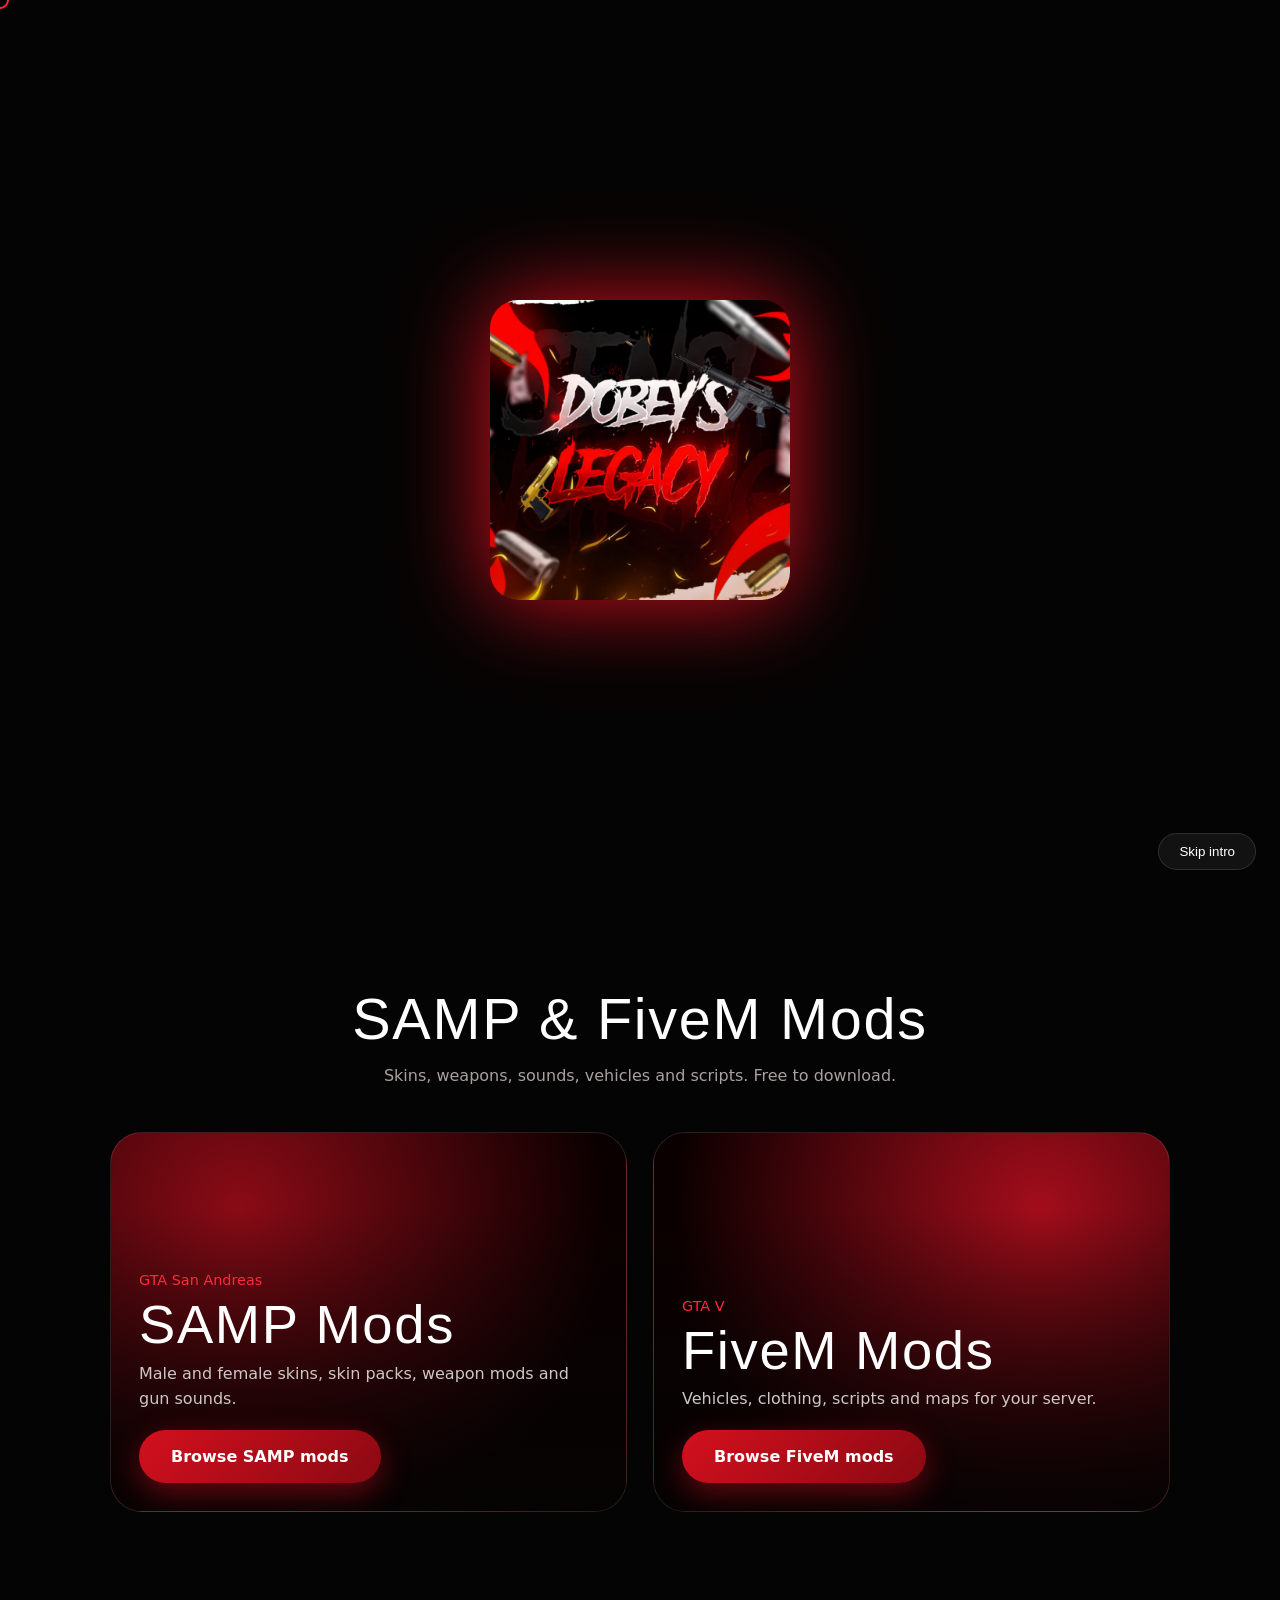
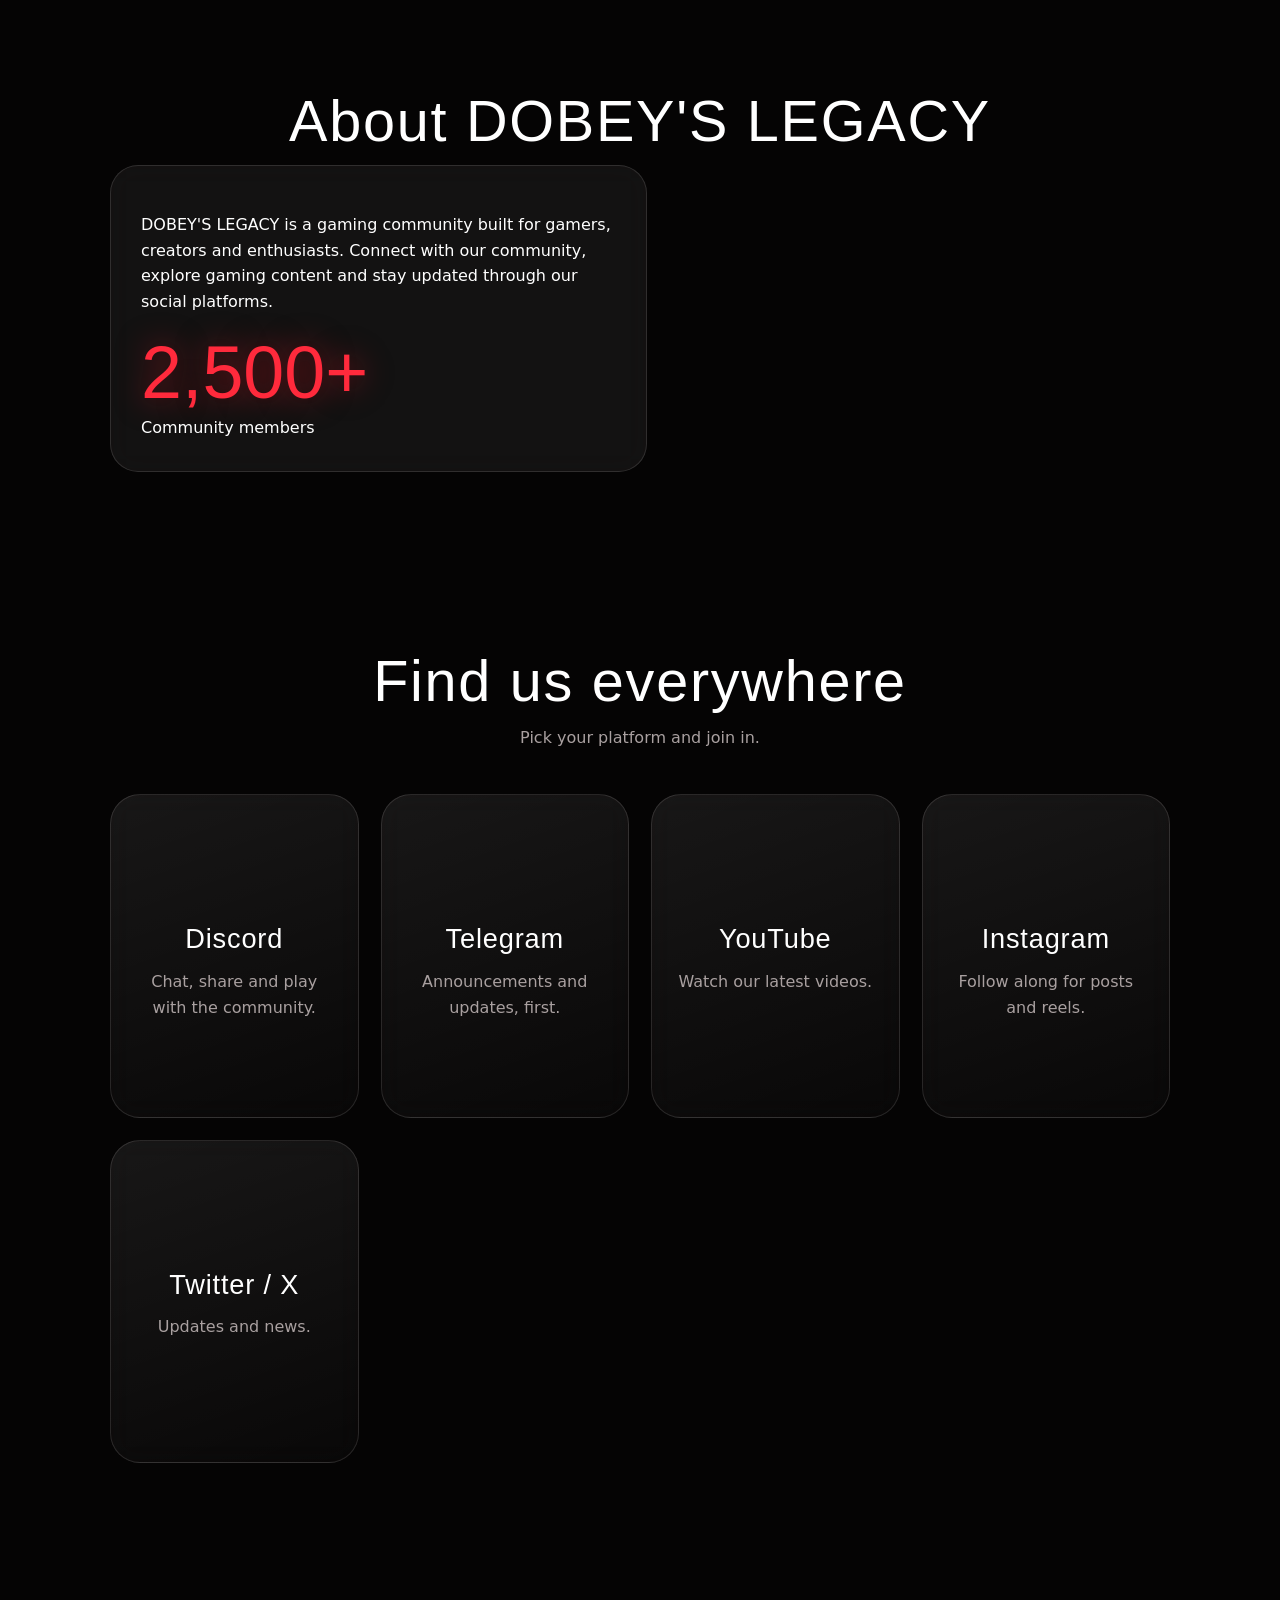
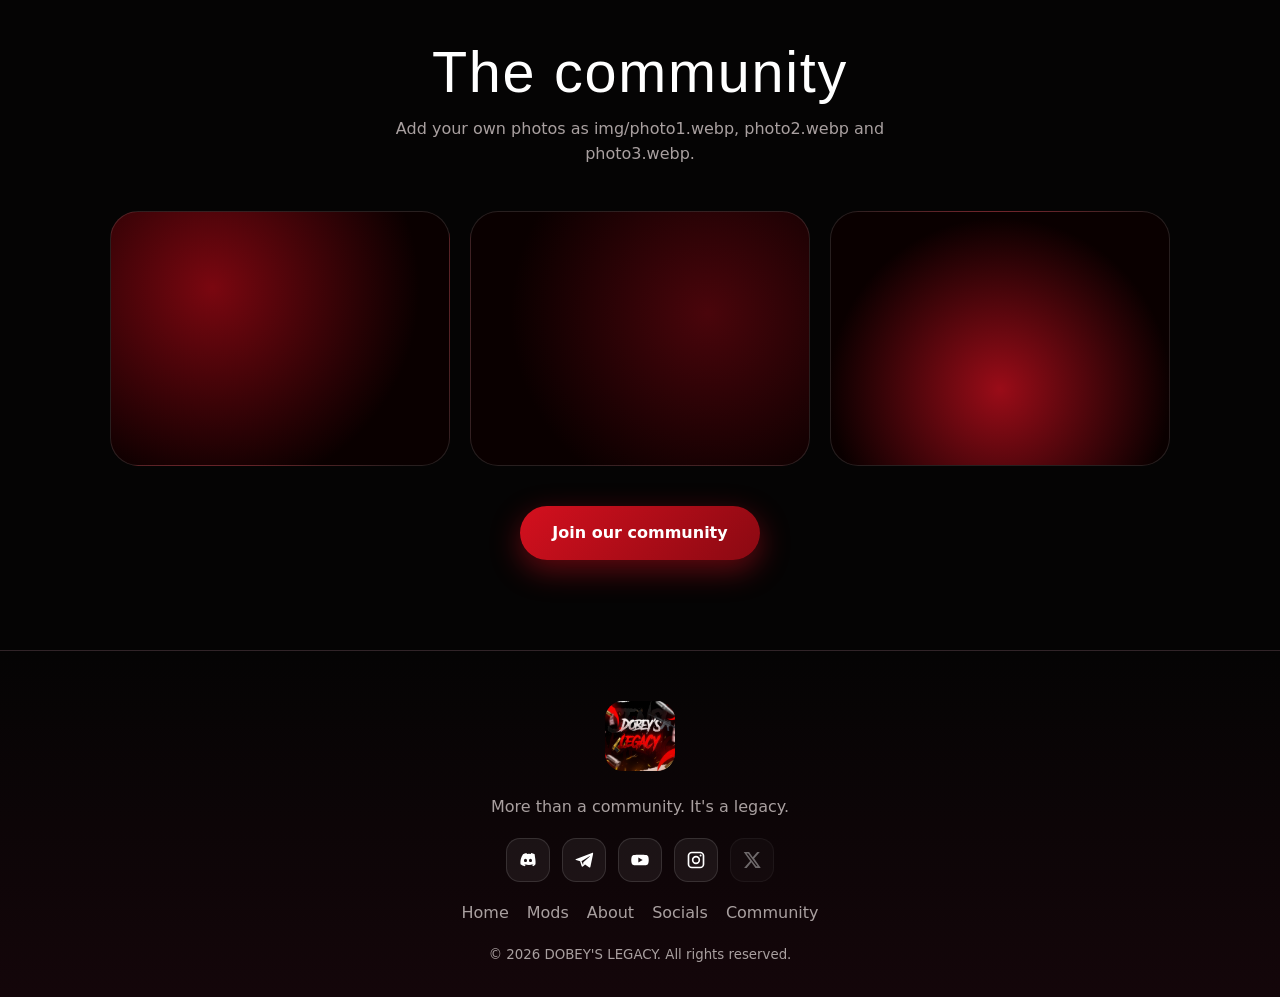
==== commit fd155ae4: "Add files via upload" ====
--- a/index.html
+++ b/index.html
@@ -8,13 +8,19 @@
 <link rel="icon" href="logo.png"><link rel="stylesheet" href="style.css"></head><body>
 <div id="intro"><img src="logo.png" alt="DOBEY'S LEGACY"><button id="skip">Skip intro</button></div>
 <div id="cur"></div>
+<div id="bg" aria-hidden="true"><b class="bw" data-s=".25" data-y="10" style="left:-4vw">FIVEM</b><b class="bw" data-s=".4" data-y="45" style="right:-6vw">SAMP</b><b class="bw" data-s=".3" data-y="80" style="left:8vw">GTA MODS</b><b class="bw" data-s=".5" data-y="120" style="right:2vw">FIVEM</b></div>
 <nav aria-label="Main"><a class="b" href="#home" aria-label="Home"><img src="logo.png" alt="DOBEY'S LEGACY"></a>
-<a class="l" href="#home">Home</a><a class="l" href="#about">About</a><a class="l" href="#socials">Socials</a><a class="l" href="#community">Community</a></nav>
+<a class="l" href="#home">Home</a><a class="l" href="#mods">Mods</a><a class="l" href="#about">About</a><a class="l" href="#socials">Socials</a><a class="l" href="#community">Community</a></nav>
 <main>
 <section id="home"><canvas id="fx" aria-hidden="true"></canvas>
 <div><div class="stage"><div class="logo3d"><img src="logo.png" alt="DOBEY'S LEGACY logo"></div></div>
 <p class="tag" id="tag">MORE THAN A COMMUNITY. IT'S A LEGACY.</p>
-<a class="btn" data-discord href="#">Join our community</a></div></section>
+<a class="btn" data-discord href="#">Join our community</a> <a class="btn ghost" href="#mods">Browse mods</a></div></section>
+<section id="mods"><div class="wrap"><h2 class="t rv">SAMP &amp; FiveM Mods</h2><p class="sub rv">Skins, weapons, sounds, vehicles and scripts. Free to download.</p>
+<div class="cards two">
+<a class="mc rv" id="m-samp" href="samp.html"><div><span>GTA San Andreas</span><h3>SAMP Mods</h3><p>Male and female skins, skin packs, weapon mods and gun sounds.</p><i class="btn">Browse SAMP mods</i></div></a>
+<a class="mc rv" id="m-fivem" href="fivem.html"><div><span>GTA V</span><h3>FiveM Mods</h3><p>Vehicles, clothing, scripts and maps for your server.</p><i class="btn">Browse FiveM mods</i></div></a>
+</div></div></section>
 <section id="about"><div class="wrap"><h2 class="t rv">About DOBEY'S LEGACY</h2><div class="about">
 <div class="glass rv"><p>DOBEY'S LEGACY is a gaming community built for gamers, creators and enthusiasts. Connect with our community, explore gaming content and stay updated through our social platforms.</p>
 <div class="count" data-n="2500"><b>2,500+</b>Community members</div></div>
@@ -25,6 +31,6 @@
 <div class="center"><a class="btn" data-discord href="#">Join our community</a></div></div></section>
 </main>
 <footer><div class="wrap"><img src="logo.png" alt="DOBEY'S LEGACY" loading="lazy"><p>More than a community. It's a legacy.</p><div class="fs" id="fs"></div>
-<div class="fl"><a href="#home">Home</a><a href="#about">About</a><a href="#socials">Socials</a><a href="#community">Community</a></div>
+<div class="fl"><a href="#home">Home</a><a href="#mods">Mods</a><a href="#about">About</a><a href="#socials">Socials</a><a href="#community">Community</a></div>
 <small>© <span id="y"></span> DOBEY'S LEGACY. All rights reserved.</small></div></footer>
 <script>document.getElementById("y").textContent=new Date().getFullYear()</script><script src="app.js"></script></body></html>
--- a/style.css
+++ b/style.css
@@ -72,3 +72,16 @@
 #cur.big{width:46px;height:46px;background:rgba(212,16,30,.2)}
 @media(hover:hover) and (pointer:fine){#cur{display:block}}
 @media(prefers-reduced-motion:reduce){*{animation:none!important;transition:none!important}.rv{opacity:1;transform:none}.tag span{opacity:1;transform:none}}
+
+body{position:relative}main,footer{position:relative;z-index:1}
+#bg{position:fixed;inset:0;z-index:0;overflow:hidden;pointer-events:none}
+.bw{position:absolute;top:0;font:900 clamp(6rem,22vw,17rem)/1 Impact,sans-serif;color:transparent;-webkit-text-stroke:2px rgba(212,16,30,.22);white-space:nowrap;will-change:transform}
+nav{z-index:60}.btn.ghost{background:var(--glass);border:1px solid var(--line);box-shadow:none;margin-left:6px}
+.cards.two{grid-template-columns:repeat(auto-fit,minmax(300px,1fr));gap:26px}
+.mc{display:flex;align-items:flex-end;min-height:380px;border-radius:32px;overflow:hidden;text-decoration:none;position:relative;border:1px solid var(--line);background-size:cover;background-position:center;transition:transform .15s,box-shadow .3s,border-color .3s}
+#m-samp{background-image:url(img/samp.webp),radial-gradient(circle at 25% 20%,#8a0b16,#0a0000 75%)}
+#m-fivem{background-image:url(img/fivem.webp),radial-gradient(circle at 75% 20%,#a30d1b,#0a0000 75%)}
+.mc::before{content:"";position:absolute;inset:0;background:linear-gradient(transparent 20%,rgba(5,3,3,.92))}
+.mc:hover{border-color:var(--red2);box-shadow:0 30px 70px rgba(212,16,30,.4)}
+.mc div{position:relative;padding:28px;text-align:left}.mc span{color:var(--red2);font-size:.9rem}
+.mc h3{font-size:clamp(2.4rem,7vw,3.4rem);margin:4px 0 8px}.mc p{color:#cfc6c6;margin:0 0 18px}.mc .btn{font-style:normal}
